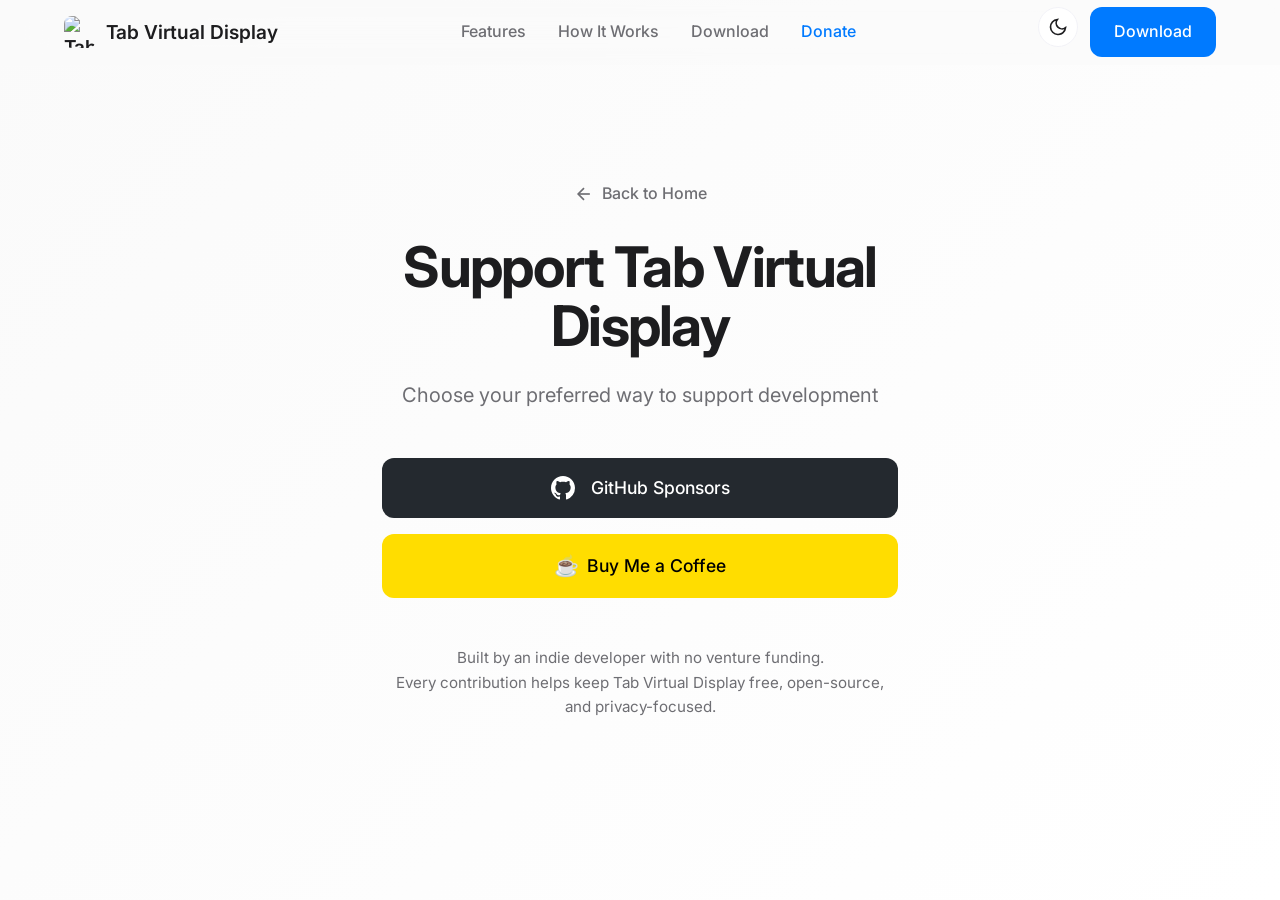
==== website/donate.html @ e8e426b6 "Enhance connection management and checklist updates in MainActivity - Introduced a connection state " ====
<!DOCTYPE html>
<html lang="en">

<head>
    <meta charset="UTF-8">
    <meta name="viewport" content="width=device-width, initial-scale=1.0">
    <title>Support Tab Virtual Display - Donate | GitHub Sponsors</title>
    <meta name="description"
        content="Support Tab Virtual Display's development through GitHub Sponsors. Help keep this free, privacy-first app alive and growing.">
    <meta property="og:title" content="Support Tab Virtual Display - Donate">
    <meta property="og:description"
        content="Support Tab Virtual Display's development through GitHub Sponsors. Help keep this free, privacy-first app alive and growing.">
    <meta property="og:type" content="website">
    <meta property="og:url" content="https://sidescreen.app/donate">
    <link rel="canonical" href="https://sidescreen.app/donate">
    <link rel="icon" href="./assets/icon.png">
    <link rel="preconnect" href="https://fonts.googleapis.com">
    <link rel="preconnect" href="https://fonts.gstatic.com" crossorigin>
    <link href="https://fonts.googleapis.com/css2?family=Inter:wght@300;400;500;600;700&display=swap" rel="stylesheet">
    <link rel="stylesheet" href="styles.css">
    <style>
        .donate-hero {
            min-height: 100dvh;
            display: grid;
            place-items: center;
            background: linear-gradient(135deg, var(--color-bg) 0%, var(--color-bg-alt) 100%);
        }

        .donate-content {
            text-align: center;
            max-width: 580px;
            padding: 2rem;
        }

        .donate-headline {
            font-size: 3.5rem;
            font-weight: 700;
            line-height: 1.05;
            margin-bottom: 1.5rem;
            color: var(--color-text);
            letter-spacing: -0.03em;
        }

        .donate-subheadline {
            font-size: 1.25rem;
            font-weight: 400;
            color: var(--color-text-secondary);
            line-height: 1.5;
        }

        .donate-options {
            display: flex;
            flex-direction: column;
            gap: 1rem;
            margin-block: 3rem;
        }

        .donate-options .btn {
            width: 100%;
            justify-content: center;
        }

        .btn-github {
            background: #24292f;
            color: white;
        }

        .btn-github:hover {
            background: #1b1f23;
            color: white;
            transform: translateY(-2px);
            box-shadow: var(--shadow-md);
        }

        .btn-coffee {
            background: #FFDD00;
            color: #000000;
        }

        .btn-coffee:hover {
            background: #FFCC00;
            color: #000000;
            transform: translateY(-2px);
            box-shadow: var(--shadow-md);
        }

        .donate-note {
            font-size: 0.95rem;
            color: var(--color-text-secondary);
            line-height: 1.6;
        }

        .donate-icon {
            width: 24px;
            height: 24px;
            margin-right: 8px;
        }

        .back-link {
            display: inline-flex;
            align-items: center;
            gap: 8px;
            margin-bottom: 2rem;
            color: var(--color-text-secondary);
            font-weight: 500;
        }

        .back-link:hover {
            color: var(--color-primary);
        }

        @media (max-width: 768px) {
            .donate-headline {
                font-size: 2.5rem;
            }

            .donate-subheadline {
                font-size: 1.1rem;
            }
        }
    </style>
</head>

<body>
    <!-- Header -->
    <header id="header">
        <div class="container header-container">
            <a href="index.html" class="logo">
                <img src="./assets/icon.png" alt="Tab Virtual Display Logo" width="32" height="32">
                <span class="logo-text">Tab Virtual Display</span>
            </a>
            <nav>
                <ul class="nav-links">
                    <li><a href="index.html#features" class="nav-link">Features</a></li>
                    <li><a href="index.html#how-it-works" class="nav-link">How It Works</a></li>
                    <li><a href="index.html#download" class="nav-link">Download</a></li>
                    <li><a href="donate.html" class="nav-link active">Donate</a></li>
                </ul>
            </nav>
            <div class="header-actions">
                <button class="theme-toggle" id="theme-toggle" aria-label="Toggle dark mode">
                    <svg class="icon-moon" width="20" height="20" viewBox="0 0 24 24" fill="none" stroke="currentColor" stroke-width="2">
                        <path d="M21 12.79A9 9 0 1 1 11.21 3 7 7 0 0 0 21 12.79z"></path>
                    </svg>
                    <svg class="icon-sun" width="20" height="20" viewBox="0 0 24 24" fill="none" stroke="currentColor" stroke-width="2">
                        <circle cx="12" cy="12" r="5"></circle>
                        <line x1="12" y1="1" x2="12" y2="3"></line>
                        <line x1="12" y1="21" x2="12" y2="23"></line>
                        <line x1="4.22" y1="4.22" x2="5.64" y2="5.64"></line>
                        <line x1="18.36" y1="18.36" x2="19.78" y2="19.78"></line>
                        <line x1="1" y1="12" x2="3" y2="12"></line>
                        <line x1="21" y1="12" x2="23" y2="12"></line>
                        <line x1="4.22" y1="19.78" x2="5.64" y2="18.36"></line>
                        <line x1="18.36" y1="5.64" x2="19.78" y2="4.22"></line>
                    </svg>
                </button>
                <a href="index.html#download" class="btn btn-primary">Download</a>
                <button class="mobile-menu-btn" id="mobile-menu-btn" aria-label="Toggle mobile menu">
                    <svg width="24" height="24" viewBox="0 0 24 24" fill="none" stroke="currentColor" stroke-width="2">
                        <line x1="3" y1="12" x2="21" y2="12"></line>
                        <line x1="3" y1="6" x2="21" y2="6"></line>
                        <line x1="3" y1="18" x2="21" y2="18"></line>
                    </svg>
                </button>
            </div>
        </div>
    </header>

    <!-- Donate Hero Section -->
    <section class="donate-hero">
        <div class="container">
            <div class="donate-content">
                <a href="index.html" class="back-link">
                    <svg width="20" height="20" viewBox="0 0 24 24" fill="none" stroke="currentColor" stroke-width="2">
                        <line x1="19" y1="12" x2="5" y2="12"></line>
                        <polyline points="12 19 5 12 12 5"></polyline>
                    </svg>
                    Back to Home
                </a>

                <h1 class="donate-headline">Support Tab Virtual Display</h1>
                <p class="donate-subheadline">
                    Choose your preferred way to support development
                </p>

                <div class="donate-options">
                    <a href="https://github.com/sponsors/tranvuongquocdat" class="btn btn-github btn-large" target="_blank" rel="noopener noreferrer">
                        <svg class="donate-icon" viewBox="0 0 16 16" fill="currentColor">
                            <path d="M8 0C3.58 0 0 3.58 0 8c0 3.54 2.29 6.53 5.47 7.59.4.07.55-.17.55-.38 0-.19-.01-.82-.01-1.49-2.01.37-2.53-.49-2.69-.94-.09-.23-.48-.94-.82-1.13-.28-.15-.68-.52-.01-.53.63-.01 1.08.58 1.23.82.72 1.21 1.87.87 2.33.66.07-.52.28-.87.51-1.07-1.78-.2-3.64-.89-3.64-3.95 0-.87.31-1.59.82-2.15-.08-.2-.36-1.02.08-2.12 0 0 .67-.21 2.2.82.64-.18 1.32-.27 2-.27.68 0 1.36.09 2 .27 1.53-1.04 2.2-.82 2.2-.82.44 1.1.16 1.92.08 2.12.51.56.82 1.27.82 2.15 0 3.07-1.87 3.75-3.65 3.95.29.25.54.73.54 1.48 0 1.07-.01 1.93-.01 2.2 0 .21.15.46.55.38A8.013 8.013 0 0016 8c0-4.42-3.58-8-8-8z"/>
                        </svg>
                        GitHub Sponsors
                    </a>

                    <a href="https://buymeacoffee.com/tranvuongqk" class="btn btn-coffee btn-large" target="_blank" rel="noopener noreferrer">
                        <span style="font-size: 1.25rem;">☕</span>
                        Buy Me a Coffee
                    </a>
                </div>

                <p class="donate-note">
                    Built by an indie developer with no venture funding.<br>
                    Every contribution helps keep Tab Virtual Display free, open-source, and privacy-focused.
                </p>
            </div>
        </div>
    </section>

    <!-- Script -->
    <script src="scripts.js"></script>
</body>

</html>
---- website/styles.css ----
/* ========================================
   Tab Virtual Display - Landing Page Styles
   Apple-inspired design with frosted glass
   ======================================== */

/* CSS Variables - Light Mode (Default) */
:root {
    --color-primary: #007AFF;
    --color-primary-dark: #0056CC;
    --color-secondary: #5856D6;
    --color-success: #34C759;
    --color-warning: #FF9500;
    --color-danger: #FF3B30;

    --color-bg: #FAFAFA;
    --color-bg-alt: #FFFFFF;
    --color-bg-dark: #1D1D1F;

    --color-text: #1D1D1F;
    --color-text-secondary: #6E6E73;
    --color-text-light: #FFFFFF;

    --color-border: #E5E5EA;
    --color-border-light: #F2F2F7;

    --font-family: 'Inter', -apple-system, BlinkMacSystemFont, 'Segoe UI', Roboto, sans-serif;

    --border-radius-sm: 8px;
    --border-radius-md: 12px;
    --border-radius-lg: 16px;
    --border-radius-xl: 24px;

    --shadow-sm: 0 1px 2px rgba(0, 0, 0, 0.05);
    --shadow-md: 0 4px 6px rgba(0, 0, 0, 0.07);
    --shadow-lg: 0 10px 25px rgba(0, 0, 0, 0.1);
    --shadow-xl: 0 20px 50px rgba(0, 0, 0, 0.15);

    --transition-fast: 0.15s ease;
    --transition-normal: 0.25s ease;
    --transition-slow: 0.4s ease;

    --container-max: 1200px;
    --section-padding: 100px;
}

/* Dark Mode */
[data-theme="dark"] {
    --color-bg: #0D0D0D;
    --color-bg-alt: #1C1C1E;
    --color-bg-dark: #000000;

    --color-text: #F5F5F7;
    --color-text-secondary: #A1A1A6;
    --color-text-light: #FFFFFF;

    --color-border: #38383A;
    --color-border-light: #2C2C2E;

    --shadow-sm: 0 1px 2px rgba(0, 0, 0, 0.3);
    --shadow-md: 0 4px 6px rgba(0, 0, 0, 0.4);
    --shadow-lg: 0 10px 25px rgba(0, 0, 0, 0.5);
    --shadow-xl: 0 20px 50px rgba(0, 0, 0, 0.6);
}

/* Theme Toggle Button */
.theme-toggle {
    display: flex;
    align-items: center;
    justify-content: center;
    width: 40px;
    height: 40px;
    border: none;
    background: var(--color-bg-alt);
    border-radius: 50%;
    cursor: pointer;
    transition: all var(--transition-normal);
    border: 1px solid var(--color-border-light);
}

.theme-toggle:hover {
    background: var(--color-border-light);
    transform: scale(1.05);
}

.theme-toggle svg {
    width: 20px;
    height: 20px;
    color: var(--color-text);
    transition: transform var(--transition-normal);
}

.theme-toggle:hover svg {
    transform: rotate(15deg);
}

/* Hide icons based on theme */
.theme-toggle .icon-sun { display: none; }
.theme-toggle .icon-moon { display: block; }

[data-theme="dark"] .theme-toggle .icon-sun { display: block; }
[data-theme="dark"] .theme-toggle .icon-moon { display: none; }

/* Reset */
*, *::before, *::after {
    box-sizing: border-box;
    margin: 0;
    padding: 0;
}

html {
    scroll-behavior: smooth;
}

body {
    font-family: var(--font-family);
    font-size: 16px;
    line-height: 1.6;
    color: var(--color-text);
    background-color: var(--color-bg);
    -webkit-font-smoothing: antialiased;
    -moz-osx-font-smoothing: grayscale;
}

/* Typography */
h1, h2, h3, h4, h5, h6 {
    font-weight: 600;
    line-height: 1.2;
    color: var(--color-text);
}

h1 { font-size: 3.5rem; }
h2 { font-size: 2.5rem; }
h3 { font-size: 1.5rem; }

p {
    color: var(--color-text-secondary);
}

a {
    color: var(--color-primary);
    text-decoration: none;
    transition: color var(--transition-fast);
}

a:hover {
    color: var(--color-primary-dark);
}

/* Container */
.container {
    max-width: var(--container-max);
    margin: 0 auto;
    padding: 0 24px;
}

/* Section */
.section {
    padding: var(--section-padding) 0;
}

.section-title {
    text-align: center;
    margin-bottom: 16px;
}

.section-subtitle {
    text-align: center;
    font-size: 1.25rem;
    max-width: 600px;
    margin: 0 auto 60px;
}

/* Buttons */
.btn {
    display: inline-flex;
    align-items: center;
    justify-content: center;
    gap: 8px;
    padding: 12px 24px;
    font-size: 1rem;
    font-weight: 500;
    border-radius: var(--border-radius-md);
    border: none;
    cursor: pointer;
    transition: all var(--transition-fast);
    text-decoration: none;
}

.btn-primary {
    background: var(--color-primary);
    color: var(--color-text-light);
}

.btn-primary:hover {
    background: var(--color-primary-dark);
    color: var(--color-text-light);
    transform: translateY(-2px);
    box-shadow: var(--shadow-md);
}

.btn-outline {
    background: transparent;
    color: var(--color-text);
    border: 1.5px solid var(--color-border);
}

.btn-outline:hover {
    background: var(--color-bg-alt);
    border-color: var(--color-text-secondary);
    color: var(--color-text);
}

.btn-large {
    padding: 16px 32px;
    font-size: 1.1rem;
}

/* Header */
#header {
    position: fixed;
    top: 0;
    left: 0;
    right: 0;
    z-index: 1000;
    background: rgba(250, 250, 250, 0.8);
    backdrop-filter: blur(20px);
    -webkit-backdrop-filter: blur(20px);
    border-bottom: 1px solid transparent;
    transition: all var(--transition-normal);
}

#header.scrolled {
    border-bottom-color: var(--color-border);
}

.header-container {
    display: flex;
    align-items: center;
    justify-content: space-between;
    height: 64px;
}

.logo {
    display: flex;
    align-items: center;
    gap: 10px;
    font-weight: 600;
    font-size: 1.2rem;
    color: var(--color-text);
}

.logo img {
    border-radius: 8px;
}

.nav-links {
    display: flex;
    gap: 32px;
    list-style: none;
}

.nav-link {
    color: var(--color-text-secondary);
    font-weight: 500;
    transition: color var(--transition-fast);
}

.nav-link:hover {
    color: var(--color-text);
}

.header-actions {
    display: flex;
    gap: 12px;
}

/* Hero Section */
.hero {
    padding-top: 140px;
    padding-bottom: 80px;
    text-align: center;
}

.hero-content {
    max-width: 800px;
    margin: 0 auto;
}

.badge-row {
    display: flex;
    justify-content: center;
    gap: 12px;
    margin-bottom: 24px;
}

.badge {
    display: inline-block;
    padding: 6px 14px;
    background: var(--color-bg-alt);
    border: 1px solid var(--color-border);
    border-radius: 100px;
    font-size: 0.875rem;
    font-weight: 500;
    color: var(--color-text-secondary);
}

.hero-title {
    font-size: 4rem;
    font-weight: 700;
    line-height: 1.1;
    margin-bottom: 24px;
    background: linear-gradient(135deg, var(--color-text) 0%, var(--color-text-secondary) 100%);
    -webkit-background-clip: text;
    -webkit-text-fill-color: transparent;
    background-clip: text;
}

.hero-subtitle {
    font-size: 1.25rem;
    color: var(--color-text-secondary);
    max-width: 600px;
    margin: 0 auto 40px;
}

.hero-actions {
    display: flex;
    justify-content: center;
    gap: 16px;
    margin-bottom: 60px;
}

.hero-stats {
    display: flex;
    justify-content: center;
    gap: 60px;
}

.stat {
    text-align: center;
}

.stat-value {
    display: block;
    font-size: 2rem;
    font-weight: 700;
    color: var(--color-primary);
}

.stat-label {
    font-size: 0.875rem;
    color: var(--color-text-secondary);
}

.hero-visual {
    margin-top: 60px;
}

.hero-image-container {
    max-width: 900px;
    margin: 0 auto;
}

.hero-image-container img {
    width: 100%;
    border-radius: var(--border-radius-lg);
    box-shadow: var(--shadow-xl);
}

.placeholder-image {
    background: linear-gradient(135deg, #f5f5f7 0%, #e8e8ed 100%);
    border-radius: var(--border-radius-lg);
    padding: 120px 40px;
    text-align: center;
    border: 2px dashed var(--color-border);
}

.placeholder-image p {
    font-size: 1.5rem;
    font-weight: 600;
    color: var(--color-text-secondary);
    margin-bottom: 8px;
}

.placeholder-image small {
    color: var(--color-text-secondary);
    opacity: 0.7;
}

/* Features Section */
.features {
    background: var(--color-bg-alt);
}

.features-grid {
    display: grid;
    grid-template-columns: repeat(3, 1fr);
    gap: 32px;
}

.feature-card {
    padding: 32px;
    background: var(--color-bg);
    border-radius: var(--border-radius-lg);
    border: 1px solid var(--color-border-light);
    transition: all var(--transition-normal);
}

.feature-card:hover {
    transform: translateY(-4px);
    box-shadow: var(--shadow-lg);
    border-color: var(--color-border);
}

.feature-icon {
    width: 64px;
    height: 64px;
    display: flex;
    align-items: center;
    justify-content: center;
    background: linear-gradient(135deg, var(--color-primary) 0%, var(--color-secondary) 100%);
    border-radius: var(--border-radius-md);
    margin-bottom: 20px;
    color: white;
}

.feature-card h3 {
    margin-bottom: 12px;
}

.feature-card p {
    font-size: 0.95rem;
    line-height: 1.7;
}

/* How It Works Section */
.how-it-works {
    background: var(--color-bg);
}

.steps {
    display: flex;
    align-items: center;
    justify-content: center;
    gap: 24px;
    margin-bottom: 60px;
}

.step {
    text-align: center;
    max-width: 250px;
}

.step-number {
    width: 48px;
    height: 48px;
    display: flex;
    align-items: center;
    justify-content: center;
    background: var(--color-primary);
    color: white;
    font-size: 1.25rem;
    font-weight: 700;
    border-radius: 50%;
    margin: 0 auto 16px;
}

.step h3 {
    margin-bottom: 8px;
}

.step-arrow {
    color: var(--color-text-secondary);
    opacity: 0.5;
}

.code-block {
    max-width: 600px;
    margin: 0 auto;
    background: var(--color-bg-dark);
    border-radius: var(--border-radius-md);
    overflow: hidden;
}

.code-header {
    padding: 12px 16px;
    background: rgba(255, 255, 255, 0.05);
    border-bottom: 1px solid rgba(255, 255, 255, 0.1);
    font-size: 0.875rem;
    color: rgba(255, 255, 255, 0.6);
}

.code-block pre {
    padding: 20px;
    margin: 0;
    overflow-x: auto;
}

.code-block code {
    font-family: 'SF Mono', 'Fira Code', monospace;
    font-size: 0.9rem;
    color: #a8e6cf;
    line-height: 1.6;
}

/* Requirements Section */
.requirements {
    background: var(--color-bg-alt);
}

.requirements-grid {
    display: grid;
    grid-template-columns: repeat(2, 1fr);
    gap: 32px;
    max-width: 800px;
    margin: 0 auto;
}

.requirement-card {
    padding: 32px;
    background: var(--color-bg);
    border-radius: var(--border-radius-lg);
    border: 1px solid var(--color-border-light);
}

.requirement-card h3 {
    margin-bottom: 16px;
    color: var(--color-primary);
}

.requirement-card ul {
    list-style: none;
}

.requirement-card li {
    padding: 8px 0;
    padding-left: 24px;
    position: relative;
    color: var(--color-text-secondary);
}

.requirement-card li::before {
    content: "✓";
    position: absolute;
    left: 0;
    color: var(--color-success);
    font-weight: 600;
}

/* Download Section */
.download {
    background: linear-gradient(180deg, var(--color-bg) 0%, var(--color-bg-alt) 100%);
}

.download-options {
    display: grid;
    grid-template-columns: repeat(2, 1fr);
    gap: 32px;
    max-width: 800px;
    margin: 0 auto;
}

.download-card {
    display: block;
    padding: 40px;
    background: var(--color-bg-alt);
    border-radius: var(--border-radius-lg);
    border: 1px solid var(--color-border);
    text-align: center;
    transition: all var(--transition-normal);
}

.download-card:hover {
    transform: translateY(-4px);
    box-shadow: var(--shadow-lg);
    border-color: var(--color-primary);
}

.download-icon {
    width: 80px;
    height: 80px;
    display: flex;
    align-items: center;
    justify-content: center;
    background: var(--color-bg);
    border-radius: var(--border-radius-md);
    margin: 0 auto 20px;
    color: var(--color-text);
}

.download-card h3 {
    margin-bottom: 8px;
}

.download-card p {
    margin-bottom: 16px;
}

.download-action {
    display: inline-block;
    padding: 8px 20px;
    background: var(--color-primary);
    color: white;
    border-radius: var(--border-radius-sm);
    font-weight: 500;
}

.download-card.alt {
    background: var(--color-bg);
}

.download-code {
    display: block;
    padding: 12px;
    background: var(--color-bg-dark);
    color: #a8e6cf;
    border-radius: var(--border-radius-sm);
    font-family: 'SF Mono', monospace;
    font-size: 0.85rem;
    margin-top: 16px;
}

/* FAQ Section */
.faq {
    background: var(--color-bg-alt);
}

.faq-list {
    max-width: 700px;
    margin: 0 auto;
}

.faq-item {
    border-bottom: 1px solid var(--color-border-light);
}

.faq-item summary {
    padding: 20px 0;
    font-weight: 600;
    cursor: pointer;
    list-style: none;
    display: flex;
    justify-content: space-between;
    align-items: center;
}

.faq-item summary::after {
    content: "+";
    font-size: 1.5rem;
    color: var(--color-text-secondary);
    transition: transform var(--transition-fast);
}

.faq-item[open] summary::after {
    transform: rotate(45deg);
}

.faq-item p {
    padding-bottom: 20px;
    line-height: 1.7;
}

/* Support Section */
.support {
    background: linear-gradient(135deg, var(--color-primary) 0%, var(--color-secondary) 100%);
    color: white;
    text-align: center;
}

.support .section-title,
.support .section-subtitle {
    color: white;
}

.support .section-subtitle {
    opacity: 0.9;
}

.support-actions {
    display: flex;
    justify-content: center;
    gap: 16px;
}

.support .btn-outline {
    border-color: rgba(255, 255, 255, 0.4);
    color: white;
}

.support .btn-outline:hover {
    background: rgba(255, 255, 255, 0.1);
    border-color: white;
    color: white;
}

.support .btn-primary {
    background: white;
    color: var(--color-primary);
}

.support .btn-primary:hover {
    background: rgba(255, 255, 255, 0.9);
    color: var(--color-primary);
}

/* Footer */
.footer {
    background: var(--color-bg-dark);
    color: var(--color-text-light);
    padding: 60px 0;
}

.footer-content {
    text-align: center;
}

.footer-brand {
    display: flex;
    align-items: center;
    justify-content: center;
    gap: 12px;
    font-weight: 600;
    font-size: 1.2rem;
    margin-bottom: 24px;
}

.footer-brand img {
    border-radius: 8px;
}

.footer-links {
    display: flex;
    justify-content: center;
    gap: 32px;
    margin-bottom: 24px;
}

.footer-links a {
    color: rgba(255, 255, 255, 0.7);
    transition: color var(--transition-fast);
}

.footer-links a:hover {
    color: white;
}

.footer-copy {
    color: rgba(255, 255, 255, 0.5);
    font-size: 0.875rem;
}

/* Responsive */
@media (max-width: 1024px) {
    .features-grid {
        grid-template-columns: repeat(2, 1fr);
    }
}

@media (max-width: 768px) {
    :root {
        --section-padding: 60px;
    }

    h1 { font-size: 2.5rem; }
    h2 { font-size: 2rem; }

    .hero-title {
        font-size: 2.5rem;
    }

    .nav-links {
        display: none;
    }

    .features-grid {
        grid-template-columns: 1fr;
    }

    .steps {
        flex-direction: column;
    }

    .step-arrow {
        transform: rotate(90deg);
    }

    .requirements-grid,
    .download-options {
        grid-template-columns: 1fr;
    }

    .hero-stats {
        flex-direction: column;
        gap: 24px;
    }

    .hero-actions {
        flex-direction: column;
        align-items: center;
    }

    .support-actions {
        flex-direction: column;
        align-items: center;
    }
}

/* ========================================
   NEW COMPONENTS - Website Overhaul 2025
   ======================================== */

/* Privacy Badge */
.privacy-badge {
    display: inline-flex;
    align-items: center;
    gap: 8px;
    background: linear-gradient(135deg, #30D158 0%, #64D2FF 100%);
    color: white;
    padding: 8px 16px;
    border-radius: 100px;
    font-size: 0.875rem;
    font-weight: 600;
    margin-bottom: 16px;
    box-shadow: var(--shadow-sm);
}

.privacy-highlights {
    display: flex;
    justify-content: center;
    gap: 12px;
    margin-bottom: 24px;
    flex-wrap: wrap;
}

.privacy-highlight {
    display: inline-block;
    padding: 6px 14px;
    background: var(--color-bg-alt);
    border: 1px solid var(--color-border);
    border-radius: 100px;
    font-size: 0.875rem;
    font-weight: 500;
    color: var(--color-text-secondary);
}

.support-callout {
    margin-top: 40px;
    margin-bottom: 16px;
    font-size: 0.9rem;
    color: var(--color-text-secondary);
}

.support-links {
    display: flex;
    justify-content: center;
    gap: 12px;
    flex-wrap: wrap;
}

/* Coffee Button */
.btn-coffee {
    background: #FFDD00;
    color: #000000;
}

.btn-coffee:hover {
    background: #FFCC00;
    color: #000000;
    transform: translateY(-2px);
    box-shadow: var(--shadow-md);
}

/* Mobile Menu */
.mobile-menu-btn {
    display: none;
    background: none;
    border: none;
    cursor: pointer;
    padding: 8px;
    color: var(--color-text);
}

@media (max-width: 768px) {
    .mobile-menu-btn {
        display: block;
    }

    .nav-links {
        display: none;
        position: absolute;
        top: 100%;
        left: 0;
        right: 0;
        background: rgba(255, 255, 255, 0.95);
        backdrop-filter: blur(20px);
        -webkit-backdrop-filter: blur(20px);
        flex-direction: column;
        padding: 24px;
        gap: 16px;
        box-shadow: var(--shadow-lg);
        border-bottom: 1px solid var(--color-border);
    }

    .nav-links.active {
        display: flex;
    }

    .header-actions .btn-outline {
        display: none;
    }
}

/* Privacy Section */
.privacy-section {
    background: var(--color-bg-alt);
}

.privacy-content {
    text-align: center;
}

.privacy-features {
    display: grid;
    grid-template-columns: repeat(3, 1fr);
    gap: 32px;
    margin-top: 48px;
}

.privacy-feature {
    text-align: center;
    padding: 32px;
}

.privacy-feature-icon {
    width: 80px;
    height: 80px;
    display: flex;
    align-items: center;
    justify-content: center;
    background: linear-gradient(135deg, rgba(0, 122, 255, 0.1) 0%, rgba(88, 86, 214, 0.1) 100%);
    border-radius: 50%;
    margin: 0 auto 20px;
    color: var(--color-primary);
}

.privacy-feature-title {
    font-size: 1.25rem;
    margin-bottom: 12px;
    color: var(--color-text);
}

.privacy-feature-desc {
    font-size: 0.95rem;
    line-height: 1.7;
    color: var(--color-text-secondary);
}

@media (max-width: 768px) {
    .privacy-features {
        grid-template-columns: 1fr;
        gap: 24px;
    }
}

/* Code Block Header */
.code-header {
    display: flex;
    justify-content: space-between;
    align-items: center;
}

.copy-btn {
    background: none;
    border: none;
    cursor: pointer;
    color: rgba(255, 255, 255, 0.6);
    padding: 4px;
    transition: color var(--transition-fast);
}

.copy-btn:hover {
    color: white;
}

.copy-btn.copied {
    color: var(--color-success);
}

/* Download Requirements */
.download-requirements {
    display: flex;
    justify-content: center;
    gap: 24px;
    margin-top: 32px;
    flex-wrap: wrap;
}

.download-requirement {
    display: inline-block;
    padding: 8px 16px;
    background: var(--color-bg);
    border: 1px solid var(--color-border);
    border-radius: 100px;
    font-size: 0.875rem;
    color: var(--color-text-secondary);
}

/* Modal */
.modal-overlay {
    position: fixed;
    top: 0;
    left: 0;
    width: 100%;
    height: 100%;
    background: rgba(0, 0, 0, 0.5);
    backdrop-filter: blur(8px);
    -webkit-backdrop-filter: blur(8px);
    display: flex;
    justify-content: center;
    align-items: center;
    z-index: 2000;
    opacity: 0;
    visibility: hidden;
    transition: all var(--transition-normal);
}

.modal-overlay.active {
    opacity: 1;
    visibility: visible;
}

.modal-content {
    background: var(--color-bg-alt);
    padding: 40px;
    border-radius: var(--border-radius-xl);
    max-width: 450px;
    width: calc(100% - 48px);
    text-align: center;
    position: relative;
    transform: scale(0.9) translateY(20px);
    transition: transform var(--transition-normal);
    box-shadow: var(--shadow-xl);
}

.modal-overlay.active .modal-content {
    transform: scale(1) translateY(0);
}

.modal-close {
    position: absolute;
    top: 16px;
    right: 16px;
    background: none;
    border: none;
    font-size: 1.5rem;
    cursor: pointer;
    color: var(--color-text-secondary);
    padding: 8px;
    line-height: 1;
}

.modal-close:hover {
    color: var(--color-text);
}

.modal-title {
    font-size: 1.5rem;
    margin-bottom: 12px;
}

.modal-text {
    color: var(--color-text-secondary);
    margin-bottom: 24px;
    line-height: 1.6;
}

.modal-actions {
    display: flex;
    flex-direction: column;
    gap: 12px;
}

.modal-actions .btn {
    width: 100%;
}

/* Toast Notification */
.toast-container {
    position: fixed;
    bottom: 24px;
    right: 24px;
    z-index: 3000;
}

.toast {
    background: var(--color-bg-alt);
    border: 1px solid var(--color-border);
    border-radius: var(--border-radius-md);
    padding: 16px 20px;
    margin-top: 12px;
    box-shadow: var(--shadow-lg);
    display: flex;
    align-items: center;
    gap: 12px;
    min-width: 280px;
    max-width: 400px;
    transform: translateX(100%);
    opacity: 0;
    transition: all var(--transition-normal);
}

.toast.show {
    transform: translateX(0);
    opacity: 1;
}

.toast-content {
    flex: 1;
}

.toast-message {
    color: var(--color-text-secondary);
    font-size: 0.9rem;
}

.toast-close {
    background: none;
    border: none;
    font-size: 1.25rem;
    cursor: pointer;
    color: var(--color-text-secondary);
    padding: 4px;
}

.toast-close:hover {
    color: var(--color-text);
}

/* Community Section */
.community-section {
    padding: 80px 0;
    text-align: center;
    background: var(--color-bg);
}

.contributors-link {
    display: block;
    margin: 40px auto;
}

.contributors-img {
    max-width: 100%;
    height: auto;
    filter: grayscale(100%);
    opacity: 0.8;
    transition: all var(--transition-normal);
}

.contributors-link:hover .contributors-img {
    filter: grayscale(0%);
    opacity: 1;
    transform: scale(1.02);
}

.community-actions {
    font-size: 0.9rem;
    color: var(--color-text-secondary);
}

.community-subtext {
    margin-right: 8px;
}

.link-highlight {
    color: var(--color-primary);
    font-weight: 500;
    margin: 0 8px;
}

.link-highlight:hover {
    text-decoration: underline;
}

.divider {
    opacity: 0.3;
}

@media (max-width: 768px) {
    .community-actions {
        display: flex;
        flex-direction: column;
        gap: 12px;
    }

    .divider {
        display: none;
    }

    .contributors-img {
        filter: grayscale(0%);
        opacity: 1;
    }
}

/* Scroll Animations */
.feature-card,
.step,
.privacy-feature,
.requirement-card,
.download-card,
.faq-item {
    opacity: 0;
    transform: translateY(20px);
    transition: opacity 0.6s ease, transform 0.6s ease;
}

.feature-card.animate-in,
.step.animate-in,
.privacy-feature.animate-in,
.requirement-card.animate-in,
.download-card.animate-in,
.faq-item.animate-in {
    opacity: 1;
    transform: translateY(0);
}

/* Logo Text Transition */
.logo-text {
    transition: transform var(--transition-fast);
}

/* Nav Link Active */
.nav-link.active {
    color: var(--color-primary);
}

/* ========================================
   ENHANCED ANIMATIONS & EFFECTS
   ======================================== */

/* Keyframe Animations */
@keyframes fadeInUp {
    from {
        opacity: 0;
        transform: translateY(30px);
    }
    to {
        opacity: 1;
        transform: translateY(0);
    }
}

@keyframes fadeInDown {
    from {
        opacity: 0;
        transform: translateY(-20px);
    }
    to {
        opacity: 1;
        transform: translateY(0);
    }
}

@keyframes fadeIn {
    from { opacity: 0; }
    to { opacity: 1; }
}

@keyframes pulse {
    0%, 100% { opacity: 1; }
    50% { opacity: 0.5; }
}

@keyframes shimmer {
    0% { background-position: -200% 0; }
    100% { background-position: 200% 0; }
}

@keyframes float {
    0%, 100% { transform: translateY(0); }
    50% { transform: translateY(-10px); }
}

@keyframes scroll {
    0% { transform: translateX(0); }
    100% { transform: translateX(-50%); }
}

/* Hero Enhanced */
.hero {
    position: relative;
    overflow: hidden;
}

.hero::before {
    content: '';
    position: absolute;
    top: -50%;
    left: -50%;
    width: 200%;
    height: 200%;
    background: radial-gradient(circle at 30% 20%, rgba(0, 122, 255, 0.08) 0%, transparent 50%),
                radial-gradient(circle at 70% 80%, rgba(88, 86, 214, 0.08) 0%, transparent 50%);
    animation: float 20s ease-in-out infinite;
    pointer-events: none;
}

.hero-content {
    animation: fadeInUp 0.8s ease-out;
}

.hero-title {
    letter-spacing: -0.03em;
}

/* Privacy Badge Enhanced */
.privacy-badge {
    animation: fadeInDown 0.6s ease-out;
    position: relative;
    overflow: hidden;
}

.privacy-badge::before {
    content: '';
    position: absolute;
    top: 0;
    left: -100%;
    width: 100%;
    height: 100%;
    background: linear-gradient(90deg, transparent, rgba(255,255,255,0.2), transparent);
    animation: shimmer 3s infinite;
}

/* Enhanced Feature Cards */
.feature-card {
    position: relative;
    overflow: hidden;
}

.feature-card::before {
    content: '';
    position: absolute;
    top: 0;
    left: 0;
    width: 100%;
    height: 3px;
    background: linear-gradient(90deg, var(--color-primary), var(--color-secondary));
    transform: scaleX(0);
    transform-origin: left;
    transition: transform var(--transition-normal);
}

.feature-card:hover::before {
    transform: scaleX(1);
}

.feature-card:hover .feature-icon {
    transform: scale(1.1) rotate(5deg);
}

.feature-icon {
    transition: transform var(--transition-normal);
}

/* Press/Review Carousel */
.press-section {
    padding: 60px 0;
    background: var(--color-bg);
    overflow: hidden;
}

.press-carousel {
    position: relative;
    overflow: hidden;
    margin-top: 40px;
}

.press-track {
    display: flex;
    animation: scroll 40s linear infinite;
    width: max-content;
}

.press-track:hover {
    animation-play-state: paused;
}

.press-item {
    flex: 0 0 auto;
    width: 350px;
    padding: 24px 32px;
    margin: 0 16px;
    background: var(--color-bg-alt);
    border-radius: var(--border-radius-lg);
    border: 1px solid var(--color-border-light);
    position: relative;
}

.press-quote {
    font-size: 0.95rem;
    line-height: 1.7;
    color: var(--color-text);
    font-style: italic;
    margin-bottom: 16px;
}

.press-attribution {
    font-size: 0.85rem;
    color: var(--color-primary);
    font-weight: 600;
}

.press-icon {
    position: absolute;
    top: 16px;
    right: 16px;
    width: 24px;
    height: 24px;
    opacity: 0.2;
}

/* Special Features Grid (like DockDoor) */
.special-features-grid {
    display: flex;
    flex-direction: column;
    gap: 80px;
    margin-top: 60px;
}

.special-feature-item {
    display: grid;
    grid-template-columns: 1fr 1.2fr;
    gap: 60px;
    align-items: center;
}

.special-feature-item:nth-child(even) {
    direction: rtl;
}

.special-feature-item:nth-child(even) > * {
    direction: ltr;
}

.special-feature-content {
    padding: 20px 0;
}

.special-feature-title {
    font-size: 2rem;
    margin-bottom: 16px;
    color: var(--color-text);
}

.special-feature-description {
    font-size: 1.1rem;
    line-height: 1.7;
    color: var(--color-text-secondary);
}

.special-feature-media {
    border-radius: var(--border-radius-lg);
    overflow: hidden;
    box-shadow: var(--shadow-xl);
    background: var(--color-bg-dark);
}

.special-feature-media img,
.special-feature-media video {
    width: 100%;
    display: block;
}

@media (max-width: 900px) {
    .special-feature-item {
        grid-template-columns: 1fr;
        gap: 32px;
    }

    .special-feature-item:nth-child(even) {
        direction: ltr;
    }

    .special-feature-title {
        font-size: 1.5rem;
    }
}

/* Keyboard Shortcuts Section */
.keyboard-content {
    text-align: center;
}

.keyboard-shortcuts {
    display: grid;
    grid-template-columns: repeat(3, 1fr);
    gap: 32px;
    margin: 48px 0;
}

.shortcut-group {
    background: var(--color-bg-alt);
    padding: 32px;
    border-radius: var(--border-radius-lg);
    border: 1px solid var(--color-border-light);
}

.shortcut-title {
    font-size: 1rem;
    color: var(--color-text-secondary);
    margin-bottom: 16px;
    text-transform: uppercase;
    letter-spacing: 0.05em;
}

.shortcut-keys {
    display: flex;
    flex-wrap: wrap;
    justify-content: center;
    gap: 8px;
    margin-bottom: 16px;
}

.key {
    display: inline-flex;
    align-items: center;
    justify-content: center;
    padding: 8px 14px;
    background: var(--color-bg);
    border: 1px solid var(--color-border);
    border-radius: 8px;
    font-family: 'SF Mono', 'Fira Code', monospace;
    font-size: 0.85rem;
    font-weight: 500;
    box-shadow: 0 2px 0 var(--color-border);
}

.key-action { background: linear-gradient(135deg, #34C759 0%, #30D158 100%); color: white; border-color: #2DB84D; box-shadow: 0 2px 0 #2DB84D; }
.key-close { background: linear-gradient(135deg, #FF3B30 0%, #FF453A 100%); color: white; border-color: #E63329; box-shadow: 0 2px 0 #E63329; }
.key-quit { background: linear-gradient(135deg, #FF9500 0%, #FF9F0A 100%); color: white; border-color: #E68600; box-shadow: 0 2px 0 #E68600; }
.key-minimize { background: linear-gradient(135deg, #5856D6 0%, #5E5CE6 100%); color: white; border-color: #4E4CC0; box-shadow: 0 2px 0 #4E4CC0; }

.shortcut-desc {
    font-size: 0.9rem;
    color: var(--color-text-secondary);
}

.action-select { color: #34C759; font-weight: 600; }
.action-close { color: #FF3B30; font-weight: 600; }
.action-quit { color: #FF9500; font-weight: 600; }
.action-minimize { color: #5856D6; font-weight: 600; }

.keyboard-workflow {
    background: linear-gradient(135deg, var(--color-primary) 0%, var(--color-secondary) 100%);
    padding: 40px;
    border-radius: var(--border-radius-xl);
    color: white;
}

.workflow-title {
    font-size: 1.25rem;
    margin-bottom: 24px;
    color: white;
}

.workflow-steps {
    display: flex;
    justify-content: center;
    gap: 48px;
    flex-wrap: wrap;
}

.workflow-step {
    display: flex;
    align-items: center;
    gap: 12px;
}

.workflow-step .step-number {
    width: 32px;
    height: 32px;
    background: rgba(255,255,255,0.2);
    border-radius: 50%;
    display: flex;
    align-items: center;
    justify-content: center;
    font-weight: 700;
    font-size: 0.9rem;
}

.workflow-step .step-text {
    font-size: 0.95rem;
    opacity: 0.95;
}

@media (max-width: 900px) {
    .keyboard-shortcuts {
        grid-template-columns: 1fr;
    }

    .workflow-steps {
        flex-direction: column;
        gap: 16px;
    }
}

/* Enhanced Download Section */
.download-section {
    background: linear-gradient(180deg, var(--color-bg) 0%, var(--color-bg-alt) 100%);
    padding: 100px 0;
}

.download-content {
    text-align: center;
}

.download-headline {
    font-size: 2.5rem;
    margin-bottom: 12px;
}

.download-subheadline {
    font-size: 1.25rem;
    color: var(--color-text-secondary);
    margin-bottom: 40px;
}

.download-actions {
    display: flex;
    justify-content: center;
    gap: 16px;
    margin-bottom: 32px;
    flex-wrap: wrap;
}

/* Enhanced Support Section */
.support-section {
    padding: 100px 0;
    background: var(--color-bg-alt);
}

.support-content {
    text-align: center;
}

.support-headline {
    font-size: 2.5rem;
    margin-bottom: 16px;
}

.support-subheadline {
    font-size: 1.1rem;
    color: var(--color-text-secondary);
    max-width: 600px;
    margin: 0 auto 48px;
    line-height: 1.6;
}

.support-primary {
    background: linear-gradient(135deg, var(--color-primary) 0%, var(--color-secondary) 100%);
    padding: 48px;
    border-radius: var(--border-radius-xl);
    color: white;
    margin-bottom: 48px;
}

.support-title {
    font-size: 1.5rem;
    margin-bottom: 16px;
    color: white;
}

.support-description {
    opacity: 0.9;
    margin-bottom: 24px;
    color: white;
    max-width: 500px;
    margin-left: auto;
    margin-right: auto;
}

.support-line {
    margin-top: 16px;
    font-size: 0.9rem;
    opacity: 0.8;
    color: white;
}

.support-alternatives {
    max-width: 700px;
    margin: 0 auto;
}

.alternatives-title {
    font-size: 1.1rem;
    margin-bottom: 24px;
    color: var(--color-text-secondary);
}

.alternatives-grid {
    display: grid;
    grid-template-columns: repeat(3, 1fr);
    gap: 16px;
}

.alternative-link {
    display: flex;
    flex-direction: column;
    padding: 24px;
    background: var(--color-bg);
    border-radius: var(--border-radius-md);
    border: 1px solid var(--color-border-light);
    transition: all var(--transition-normal);
    text-decoration: none;
}

.alternative-link:hover {
    transform: translateY(-4px);
    box-shadow: var(--shadow-md);
    border-color: var(--color-primary);
}

.alternative-title {
    font-weight: 600;
    color: var(--color-text);
    margin-bottom: 4px;
}

.alternative-desc {
    font-size: 0.85rem;
    color: var(--color-text-secondary);
}

@media (max-width: 768px) {
    .alternatives-grid {
        grid-template-columns: 1fr;
    }
}

/* Enhanced FAQ Section */
.faq-section {
    padding: 100px 0;
    background: var(--color-bg);
}

.faq-headline {
    font-size: 2.5rem;
    text-align: center;
    margin-bottom: 12px;
}

.faq-subheadline {
    font-size: 1.1rem;
    color: var(--color-text-secondary);
    text-align: center;
    margin-bottom: 48px;
}

.faq-grid {
    max-width: 800px;
    margin: 0 auto;
}

.faq-item {
    background: var(--color-bg-alt);
    border-radius: var(--border-radius-md);
    margin-bottom: 12px;
    border: 1px solid var(--color-border-light);
    overflow: hidden;
    transition: all var(--transition-normal);
}

.faq-item:hover {
    border-color: var(--color-border);
}

.faq-item[open] {
    box-shadow: var(--shadow-md);
}

.faq-question {
    padding: 20px 24px;
    cursor: pointer;
    list-style: none;
    display: flex;
    justify-content: space-between;
    align-items: center;
}

.faq-question p {
    font-weight: 600;
    color: var(--color-text);
    margin: 0;
}

.faq-question i {
    color: var(--color-text-secondary);
    transition: transform var(--transition-fast);
    font-style: normal;
}

.faq-item[open] .faq-question i {
    transform: rotate(180deg);
}

.faq-answer {
    padding: 0 24px 24px;
}

.faq-answer p {
    color: var(--color-text-secondary);
    line-height: 1.7;
}

/* Glass Card Effect */
.glass-card {
    background: rgba(255, 255, 255, 0.7);
    backdrop-filter: blur(20px);
    -webkit-backdrop-filter: blur(20px);
    border: 1px solid rgba(255, 255, 255, 0.3);
}

/* Gradient Text */
.gradient-text {
    background: linear-gradient(135deg, var(--color-primary) 0%, var(--color-secondary) 100%);
    -webkit-background-clip: text;
    -webkit-text-fill-color: transparent;
    background-clip: text;
}

/* Button Hover Glow */
.btn-primary {
    position: relative;
}

.btn-primary::after {
    content: '';
    position: absolute;
    top: 50%;
    left: 50%;
    width: 100%;
    height: 100%;
    background: var(--color-primary);
    border-radius: inherit;
    transform: translate(-50%, -50%);
    opacity: 0;
    filter: blur(20px);
    z-index: -1;
    transition: opacity var(--transition-normal);
}

.btn-primary:hover::after {
    opacity: 0.4;
}

/* Staggered Animation for Cards */
.features-grid .feature-card:nth-child(1) { animation-delay: 0.1s; }
.features-grid .feature-card:nth-child(2) { animation-delay: 0.2s; }
.features-grid .feature-card:nth-child(3) { animation-delay: 0.3s; }
.features-grid .feature-card:nth-child(4) { animation-delay: 0.4s; }
.features-grid .feature-card:nth-child(5) { animation-delay: 0.5s; }
.features-grid .feature-card:nth-child(6) { animation-delay: 0.6s; }

/* Smooth Scroll Indicator */
.scroll-indicator {
    position: absolute;
    bottom: 40px;
    left: 50%;
    transform: translateX(-50%);
    display: flex;
    flex-direction: column;
    align-items: center;
    gap: 8px;
    color: var(--color-text-secondary);
    font-size: 0.85rem;
    animation: float 2s ease-in-out infinite;
}

.scroll-indicator svg {
    animation: pulse 2s ease-in-out infinite;
}
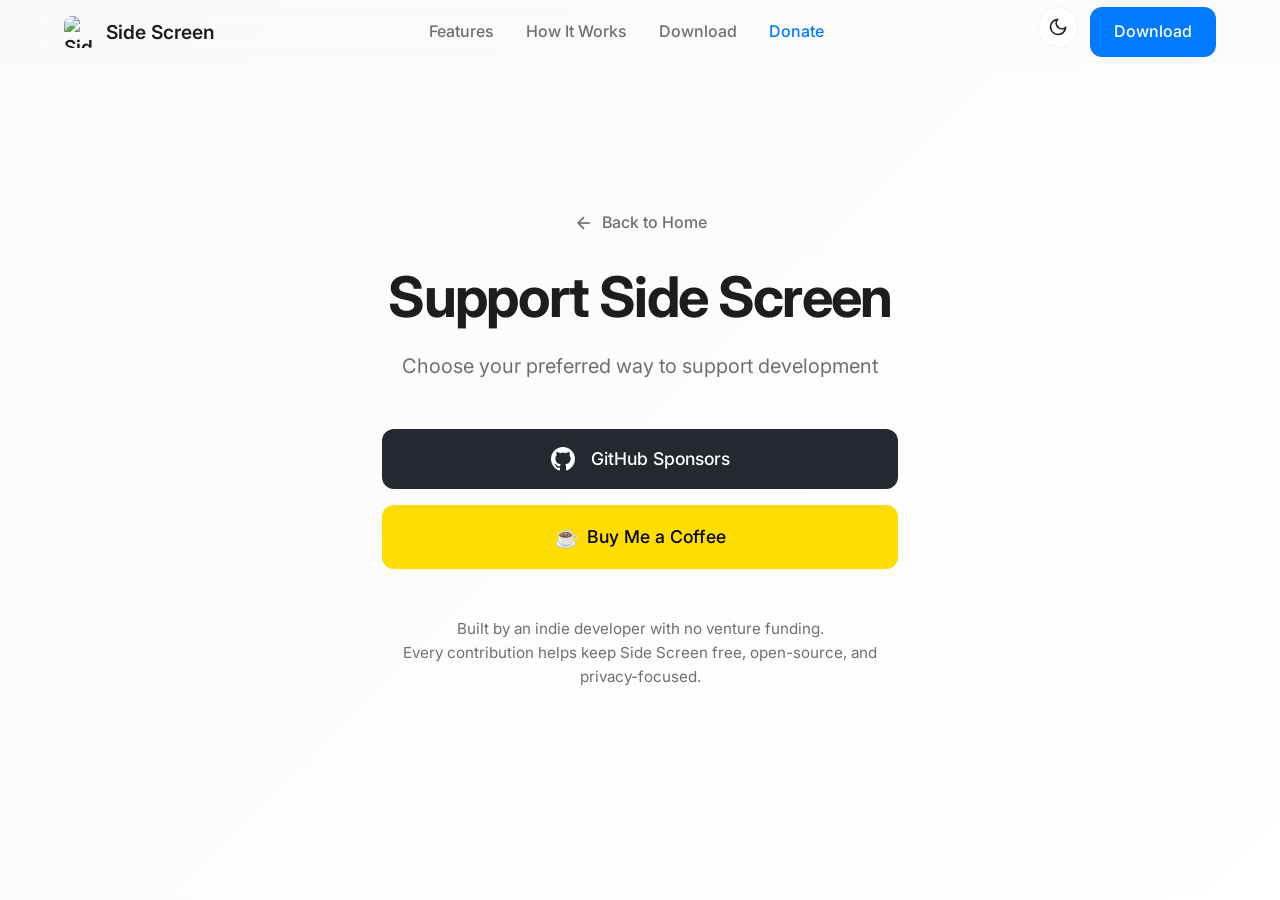
==== commit 893a16b0: "chore: rename "Tab Virtual Display" → "Side Screen" across all user-facing text Unified app name to " ====
--- a/website/donate.html
+++ b/website/donate.html
@@ -4,16 +4,16 @@
 <head>
     <meta charset="UTF-8">
     <meta name="viewport" content="width=device-width, initial-scale=1.0">
-    <title>Support Tab Virtual Display - Donate | GitHub Sponsors</title>
+    <title>Support Side Screen - Donate | GitHub Sponsors</title>
     <meta name="description"
-        content="Support Tab Virtual Display's development through GitHub Sponsors. Help keep this free, privacy-first app alive and growing.">
-    <meta property="og:title" content="Support Tab Virtual Display - Donate">
+        content="Support Side Screen's development through GitHub Sponsors. Help keep this free, privacy-first app alive and growing.">
+    <meta property="og:title" content="Support Side Screen - Donate">
     <meta property="og:description"
-        content="Support Tab Virtual Display's development through GitHub Sponsors. Help keep this free, privacy-first app alive and growing.">
+        content="Support Side Screen's development through GitHub Sponsors. Help keep this free, privacy-first app alive and growing.">
     <meta property="og:type" content="website">
     <meta property="og:url" content="https://sidescreen.app/donate">
     <link rel="canonical" href="https://sidescreen.app/donate">
-    <link rel="icon" href="./assets/icon.png">
+    <link rel="icon" href="../resources/logo/main_logo.png">
     <link rel="preconnect" href="https://fonts.googleapis.com">
     <link rel="preconnect" href="https://fonts.gstatic.com" crossorigin>
     <link href="https://fonts.googleapis.com/css2?family=Inter:wght@300;400;500;600;700&display=swap" rel="stylesheet">
@@ -126,8 +126,8 @@
     <header id="header">
         <div class="container header-container">
             <a href="index.html" class="logo">
-                <img src="./assets/icon.png" alt="Tab Virtual Display Logo" width="32" height="32">
-                <span class="logo-text">Tab Virtual Display</span>
+                <img src="../resources/logo/main_logo.png" alt="Side Screen Logo" width="32" height="32">
+                <span class="logo-text">Side Screen</span>
             </a>
             <nav>
                 <ul class="nav-links">
@@ -178,7 +178,7 @@
                     Back to Home
                 </a>
 
-                <h1 class="donate-headline">Support Tab Virtual Display</h1>
+                <h1 class="donate-headline">Support Side Screen</h1>
                 <p class="donate-subheadline">
                     Choose your preferred way to support development
                 </p>
@@ -199,7 +199,7 @@
 
                 <p class="donate-note">
                     Built by an indie developer with no venture funding.<br>
-                    Every contribution helps keep Tab Virtual Display free, open-source, and privacy-focused.
+                    Every contribution helps keep Side Screen free, open-source, and privacy-focused.
                 </p>
             </div>
         </div>
--- a/website/styles.css
+++ b/website/styles.css
@@ -1,5 +1,5 @@
 /* ========================================
-   Tab Virtual Display - Landing Page Styles
+   Side Screen - Landing Page Styles
    Apple-inspired design with frosted glass
    ======================================== */
 
@@ -227,6 +227,10 @@
     -webkit-backdrop-filter: blur(20px);
     border-bottom: 1px solid transparent;
     transition: all var(--transition-normal);
+}
+
+[data-theme="dark"] #header {
+    background: rgba(13, 13, 13, 0.8);
 }
 
 #header.scrolled {
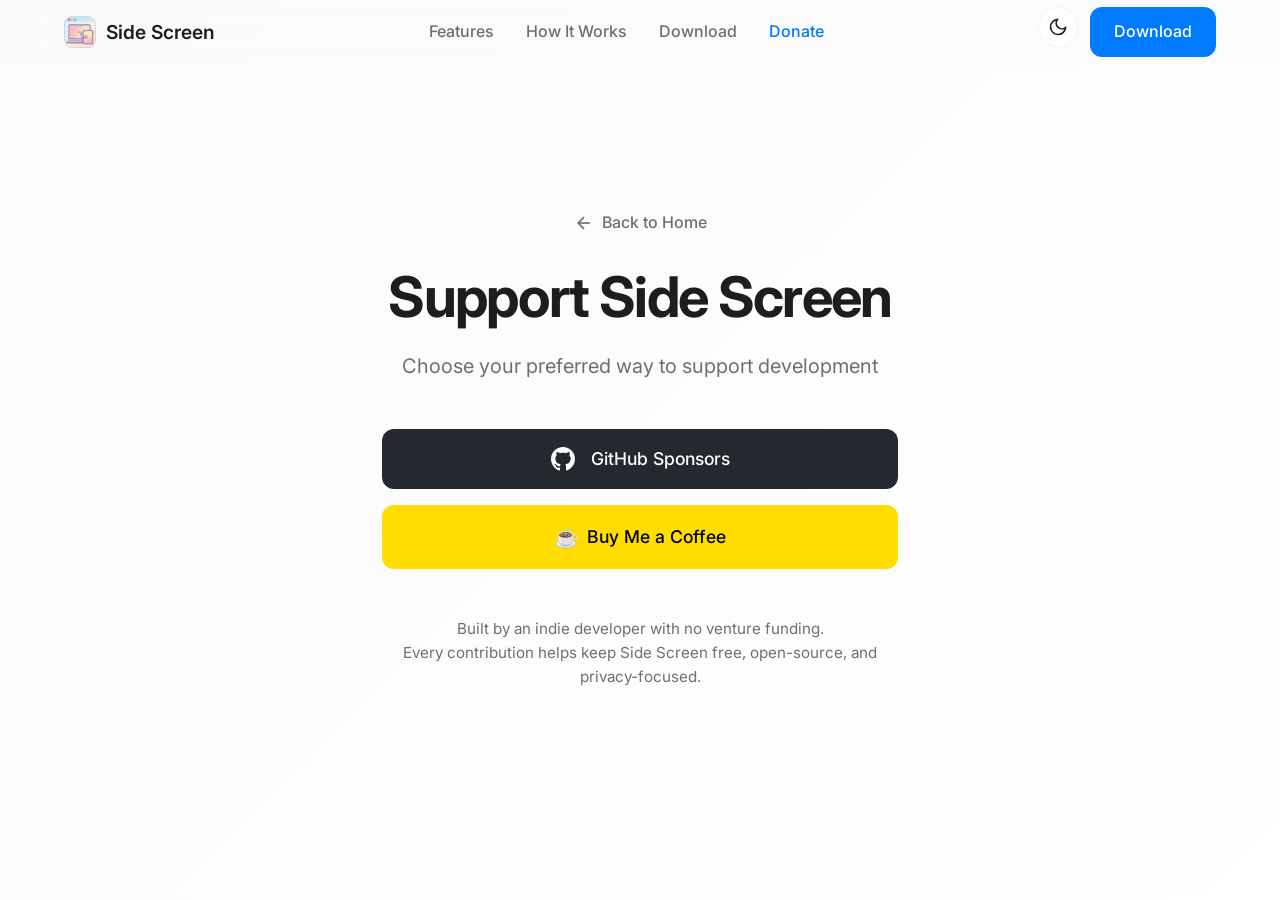
==== commit 782fb5e6: "chore: copy logo to website/assets for self-contained deployment - Copy main_logo.png into website/a" ====
--- a/website/donate.html
+++ b/website/donate.html
@@ -13,7 +13,7 @@
     <meta property="og:type" content="website">
     <meta property="og:url" content="https://sidescreen.app/donate">
     <link rel="canonical" href="https://sidescreen.app/donate">
-    <link rel="icon" href="../resources/logo/main_logo.png">
+    <link rel="icon" href="./assets/main_logo.png">
     <link rel="preconnect" href="https://fonts.googleapis.com">
     <link rel="preconnect" href="https://fonts.gstatic.com" crossorigin>
     <link href="https://fonts.googleapis.com/css2?family=Inter:wght@300;400;500;600;700&display=swap" rel="stylesheet">
@@ -126,7 +126,7 @@
     <header id="header">
         <div class="container header-container">
             <a href="index.html" class="logo">
-                <img src="../resources/logo/main_logo.png" alt="Side Screen Logo" width="32" height="32">
+                <img src="./assets/main_logo.png" alt="Side Screen Logo" width="32" height="32">
                 <span class="logo-text">Side Screen</span>
             </a>
             <nav>
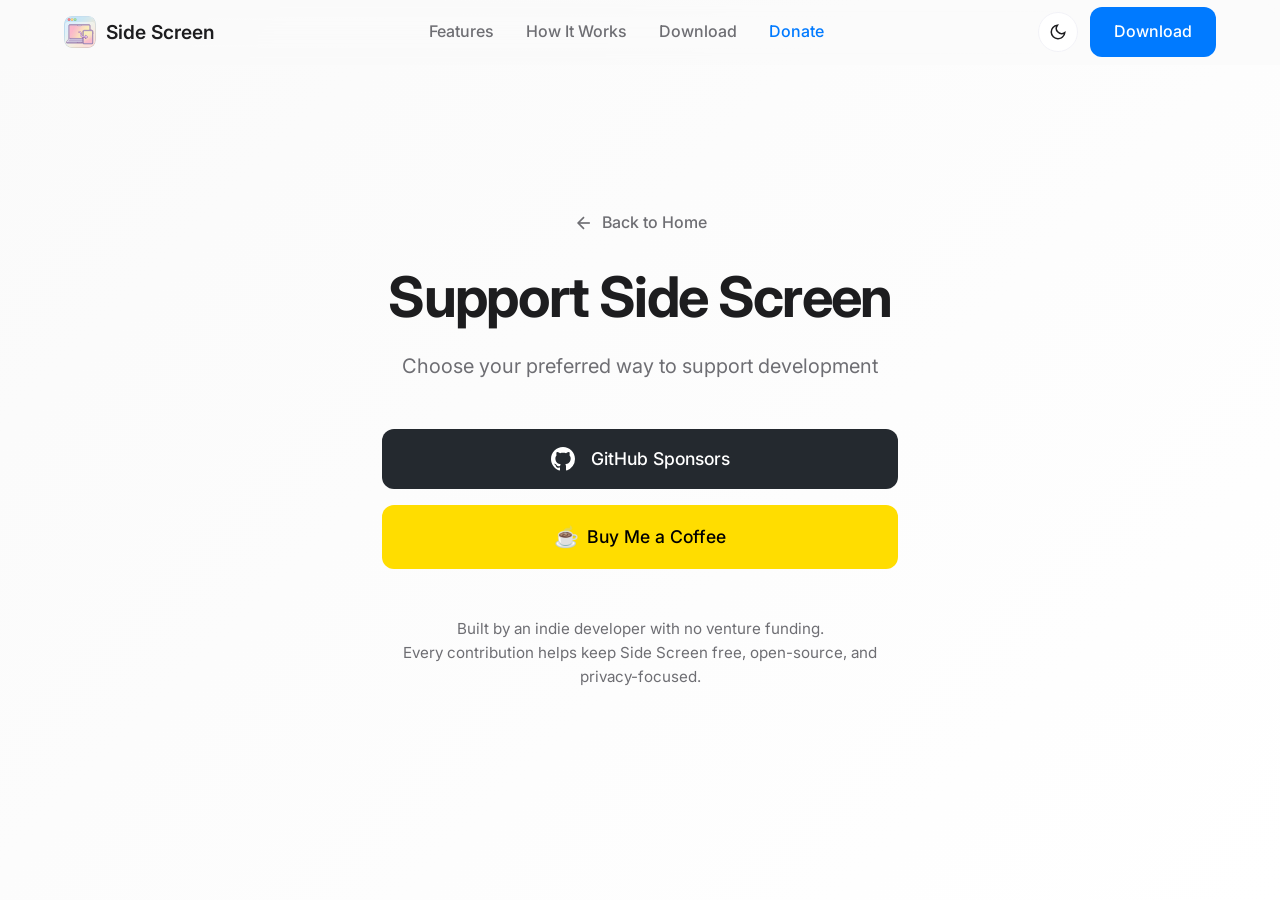
==== commit 2c904c18: "fix: update website URL from sidescreen.app to sidescreen.dev" ====
--- a/website/donate.html
+++ b/website/donate.html
@@ -11,8 +11,8 @@
     <meta property="og:description"
         content="Support Side Screen's development through GitHub Sponsors. Help keep this free, privacy-first app alive and growing.">
     <meta property="og:type" content="website">
-    <meta property="og:url" content="https://sidescreen.app/donate">
-    <link rel="canonical" href="https://sidescreen.app/donate">
+    <meta property="og:url" content="https://sidescreen.dev/donate">
+    <link rel="canonical" href="https://sidescreen.dev/donate">
     <link rel="icon" href="./assets/main_logo.png">
     <link rel="preconnect" href="https://fonts.googleapis.com">
     <link rel="preconnect" href="https://fonts.gstatic.com" crossorigin>
--- a/website/styles.css
+++ b/website/styles.css
@@ -1,6 +1,6 @@
 /* ========================================
    Side Screen - Landing Page Styles
-   Apple-inspired design with frosted glass
+   Lean, DockDoor-inspired layout
    ======================================== */
 
 /* CSS Variables - Light Mode (Default) */
@@ -27,8 +27,8 @@
 
     --border-radius-sm: 8px;
     --border-radius-md: 12px;
-    --border-radius-lg: 16px;
-    --border-radius-xl: 24px;
+    --border-radius-lg: 20px;
+    --border-radius-xl: 28px;
 
     --shadow-sm: 0 1px 2px rgba(0, 0, 0, 0.05);
     --shadow-md: 0 4px 6px rgba(0, 0, 0, 0.07);
@@ -40,7 +40,7 @@
     --transition-slow: 0.4s ease;
 
     --container-max: 1200px;
-    --section-padding: 100px;
+    --section-padding: 120px;
 }
 
 /* Dark Mode */
@@ -60,6 +60,14 @@
     --shadow-md: 0 4px 6px rgba(0, 0, 0, 0.4);
     --shadow-lg: 0 10px 25px rgba(0, 0, 0, 0.5);
     --shadow-xl: 0 20px 50px rgba(0, 0, 0, 0.6);
+}
+
+[data-theme="dark"] #header {
+    background: rgba(13, 13, 13, 0.8);
+}
+
+[data-theme="dark"] .nav-links {
+    background: rgba(28, 28, 30, 0.95);
 }
 
 /* Theme Toggle Button */
@@ -83,8 +91,8 @@
 }
 
 .theme-toggle svg {
-    width: 20px;
-    height: 20px;
+    width: 18px;
+    height: 18px;
     color: var(--color-text);
     transition: transform var(--transition-normal);
 }
@@ -93,7 +101,6 @@
     transform: rotate(15deg);
 }
 
-/* Hide icons based on theme */
 .theme-toggle .icon-sun { display: none; }
 .theme-toggle .icon-moon { display: block; }
 
@@ -189,6 +196,7 @@
 .btn-primary {
     background: var(--color-primary);
     color: var(--color-text-light);
+    position: relative;
 }
 
 .btn-primary:hover {
@@ -198,6 +206,26 @@
     box-shadow: var(--shadow-md);
 }
 
+.btn-primary::after {
+    content: '';
+    position: absolute;
+    top: 50%;
+    left: 50%;
+    width: 100%;
+    height: 100%;
+    background: var(--color-primary);
+    border-radius: inherit;
+    transform: translate(-50%, -50%);
+    opacity: 0;
+    filter: blur(20px);
+    z-index: -1;
+    transition: opacity var(--transition-normal);
+}
+
+.btn-primary:hover::after {
+    opacity: 0.4;
+}
+
 .btn-outline {
     background: transparent;
     color: var(--color-text);
@@ -215,7 +243,21 @@
     font-size: 1.1rem;
 }
 
-/* Header */
+.btn-coffee {
+    background: #FFDD00;
+    color: #000000;
+}
+
+.btn-coffee:hover {
+    background: #FFCC00;
+    color: #000000;
+    transform: translateY(-2px);
+    box-shadow: var(--shadow-md);
+}
+
+/* ========================================
+   HEADER
+   ======================================== */
 #header {
     position: fixed;
     top: 0;
@@ -229,10 +271,6 @@
     transition: all var(--transition-normal);
 }
 
-[data-theme="dark"] #header {
-    background: rgba(13, 13, 13, 0.8);
-}
-
 #header.scrolled {
     border-bottom-color: var(--color-border);
 }
@@ -257,6 +295,10 @@
     border-radius: 8px;
 }
 
+.logo-text {
+    transition: transform var(--transition-fast);
+}
+
 .nav-links {
     display: flex;
     gap: 32px;
@@ -273,31 +315,166 @@
     color: var(--color-text);
 }
 
+.nav-link.active {
+    color: var(--color-primary);
+}
+
 .header-actions {
     display: flex;
+    align-items: center;
     gap: 12px;
 }
 
-/* Hero Section */
+/* ========================================
+   HERO
+   ======================================== */
 .hero {
     padding-top: 140px;
     padding-bottom: 80px;
-    text-align: center;
+    min-height: 80vh;
+    display: flex;
+    align-items: center;
+    position: relative;
+    overflow: hidden;
+}
+
+.hero::before {
+    content: '';
+    position: absolute;
+    top: -50%;
+    left: -50%;
+    width: 200%;
+    height: 200%;
+    background: radial-gradient(circle at 30% 20%, rgba(0, 122, 255, 0.06) 0%, transparent 50%),
+                radial-gradient(circle at 70% 80%, rgba(88, 86, 214, 0.06) 0%, transparent 50%);
+    animation: float 20s ease-in-out infinite;
+    pointer-events: none;
+}
+
+.hero > .container {
+    display: grid;
+    grid-template-columns: 1fr 1.1fr;
+    gap: 4rem;
+    align-items: center;
 }
 
 .hero-content {
-    max-width: 800px;
-    margin: 0 auto;
-}
-
-.badge-row {
+    max-width: 520px;
+    text-align: left;
+    animation: fadeInUp 0.8s ease-out;
+}
+
+.hero-title {
+    font-size: 3.5rem;
+    font-weight: 700;
+    line-height: 1.1;
+    margin-bottom: 20px;
+    letter-spacing: -0.03em;
+    background: linear-gradient(135deg, var(--color-text) 0%, var(--color-text-secondary) 100%);
+    -webkit-background-clip: text;
+    -webkit-text-fill-color: transparent;
+    background-clip: text;
+}
+
+.hero-subtitle {
+    font-size: 1.15rem;
+    color: var(--color-text-secondary);
+    max-width: 440px;
+    margin: 0 0 32px;
+    line-height: 1.7;
+}
+
+.hero-actions {
+    display: flex;
+    gap: 16px;
+    margin-bottom: 40px;
+}
+
+.hero-visual {
+    position: relative;
     display: flex;
     justify-content: center;
+    align-items: center;
+}
+
+.hero-image-container {
+    position: relative;
+    display: inline-block;
+    z-index: 1;
+}
+
+.hero-image-container img {
+    position: relative;
+    z-index: 10;
+    width: 100%;
+    height: auto;
+    border-radius: var(--border-radius-lg);
+    box-shadow: var(--shadow-xl);
+    transition: transform var(--transition-slow);
+}
+
+.hero-image-container img:hover {
+    transform: scale(1.02);
+    box-shadow: 0 30px 60px rgba(0, 0, 0, 0.2);
+}
+
+.hero-image-container::before {
+    content: '';
+    position: absolute;
+    top: 50%;
+    left: 50%;
+    transform: translate(-50%, -50%);
+    width: 120%;
+    height: 120%;
+    background: radial-gradient(
+        circle,
+        rgba(0, 122, 255, 0.5) 0%,
+        rgba(0, 122, 255, 0.25) 40%,
+        rgba(88, 86, 214, 0.08) 70%,
+        transparent 80%
+    );
+    filter: blur(45px);
+    z-index: -1;
+    animation: glow-pulse 4s ease-in-out infinite;
+}
+
+/* Privacy Badge */
+.privacy-badge {
+    display: inline-flex;
+    align-items: center;
+    gap: 8px;
+    background: linear-gradient(135deg, #30D158 0%, #64D2FF 100%);
+    color: white;
+    padding: 8px 16px;
+    border-radius: 100px;
+    font-size: 0.875rem;
+    font-weight: 600;
+    margin-bottom: 16px;
+    box-shadow: var(--shadow-sm);
+    animation: fadeInDown 0.6s ease-out;
+    position: relative;
+    overflow: hidden;
+}
+
+.privacy-badge::before {
+    content: '';
+    position: absolute;
+    top: 0;
+    left: -100%;
+    width: 100%;
+    height: 100%;
+    background: linear-gradient(90deg, transparent, rgba(255,255,255,0.2), transparent);
+    animation: shimmer 3s infinite;
+}
+
+.privacy-highlights {
+    display: flex;
     gap: 12px;
     margin-bottom: 24px;
-}
-
-.badge {
+    flex-wrap: wrap;
+}
+
+.privacy-highlight {
     display: inline-block;
     padding: 6px 14px;
     background: var(--color-bg-alt);
@@ -308,135 +485,97 @@
     color: var(--color-text-secondary);
 }
 
-.hero-title {
-    font-size: 4rem;
-    font-weight: 700;
-    line-height: 1.1;
-    margin-bottom: 24px;
-    background: linear-gradient(135deg, var(--color-text) 0%, var(--color-text-secondary) 100%);
-    -webkit-background-clip: text;
-    -webkit-text-fill-color: transparent;
-    background-clip: text;
-}
-
-.hero-subtitle {
-    font-size: 1.25rem;
+.support-callout {
+    margin-bottom: 16px;
+    font-size: 0.9rem;
     color: var(--color-text-secondary);
-    max-width: 600px;
-    margin: 0 auto 40px;
-}
-
-.hero-actions {
-    display: flex;
-    justify-content: center;
-    gap: 16px;
-    margin-bottom: 60px;
-}
-
-.hero-stats {
-    display: flex;
-    justify-content: center;
+}
+
+.support-links {
+    display: flex;
+    gap: 12px;
+    flex-wrap: wrap;
+}
+
+/* ========================================
+   FEATURES — DockDoor-style alternating
+   ======================================== */
+.features {
+    background: var(--color-bg-alt);
+}
+
+.special-features-grid {
+    display: flex;
+    flex-direction: column;
+    gap: 120px;
+    margin-top: 60px;
+}
+
+.special-feature-item {
+    display: grid;
+    grid-template-columns: 2fr 3fr;
     gap: 60px;
-}
-
-.stat {
-    text-align: center;
-}
-
-.stat-value {
-    display: block;
+    align-items: center;
+}
+
+.special-feature-item:nth-child(even) {
+    direction: rtl;
+}
+
+.special-feature-item:nth-child(even) > * {
+    direction: ltr;
+}
+
+.special-feature-content {
+    padding: 20px 0;
+}
+
+.special-feature-title {
     font-size: 2rem;
     font-weight: 700;
+    margin-bottom: 16px;
     color: var(--color-primary);
 }
 
-.stat-label {
-    font-size: 0.875rem;
+.special-feature-description {
+    font-size: 1.1rem;
+    line-height: 1.7;
     color: var(--color-text-secondary);
 }
 
-.hero-visual {
-    margin-top: 60px;
-}
-
-.hero-image-container {
-    max-width: 900px;
-    margin: 0 auto;
-}
-
-.hero-image-container img {
+.special-feature-media {
+    border-radius: var(--border-radius-lg);
+    overflow: hidden;
+    box-shadow: var(--shadow-xl);
+    background: var(--color-bg-dark);
+    transition: transform var(--transition-slow), box-shadow var(--transition-slow);
+}
+
+.special-feature-media:hover {
+    transform: scale(1.02);
+    box-shadow: 0 30px 60px rgba(0, 0, 0, 0.18);
+}
+
+.special-feature-media img,
+.special-feature-media video {
     width: 100%;
-    border-radius: var(--border-radius-lg);
-    box-shadow: var(--shadow-xl);
-}
-
-.placeholder-image {
-    background: linear-gradient(135deg, #f5f5f7 0%, #e8e8ed 100%);
-    border-radius: var(--border-radius-lg);
-    padding: 120px 40px;
-    text-align: center;
-    border: 2px dashed var(--color-border);
-}
-
-.placeholder-image p {
-    font-size: 1.5rem;
-    font-weight: 600;
-    color: var(--color-text-secondary);
-    margin-bottom: 8px;
-}
-
-.placeholder-image small {
-    color: var(--color-text-secondary);
-    opacity: 0.7;
-}
-
-/* Features Section */
-.features {
-    background: var(--color-bg-alt);
-}
-
-.features-grid {
-    display: grid;
-    grid-template-columns: repeat(3, 1fr);
-    gap: 32px;
-}
-
-.feature-card {
-    padding: 32px;
-    background: var(--color-bg);
-    border-radius: var(--border-radius-lg);
-    border: 1px solid var(--color-border-light);
-    transition: all var(--transition-normal);
-}
-
-.feature-card:hover {
-    transform: translateY(-4px);
-    box-shadow: var(--shadow-lg);
-    border-color: var(--color-border);
-}
-
-.feature-icon {
-    width: 64px;
-    height: 64px;
-    display: flex;
-    align-items: center;
-    justify-content: center;
-    background: linear-gradient(135deg, var(--color-primary) 0%, var(--color-secondary) 100%);
-    border-radius: var(--border-radius-md);
-    margin-bottom: 20px;
-    color: white;
-}
-
-.feature-card h3 {
-    margin-bottom: 12px;
-}
-
-.feature-card p {
-    font-size: 0.95rem;
-    line-height: 1.7;
-}
-
-/* How It Works Section */
+    display: block;
+}
+
+/* Paired images side by side */
+.special-feature-media-pair {
+    display: flex;
+    gap: 8px;
+}
+
+.special-feature-media-pair img {
+    width: 50%;
+    object-fit: cover;
+}
+
+/* ========================================
+   HOW IT WORKS
+   ======================================== */
 .how-it-works {
     background: var(--color-bg);
 }
@@ -446,7 +585,6 @@
     align-items: center;
     justify-content: center;
     gap: 24px;
-    margin-bottom: 60px;
 }
 
 .step {
@@ -477,80 +615,9 @@
     opacity: 0.5;
 }
 
-.code-block {
-    max-width: 600px;
-    margin: 0 auto;
-    background: var(--color-bg-dark);
-    border-radius: var(--border-radius-md);
-    overflow: hidden;
-}
-
-.code-header {
-    padding: 12px 16px;
-    background: rgba(255, 255, 255, 0.05);
-    border-bottom: 1px solid rgba(255, 255, 255, 0.1);
-    font-size: 0.875rem;
-    color: rgba(255, 255, 255, 0.6);
-}
-
-.code-block pre {
-    padding: 20px;
-    margin: 0;
-    overflow-x: auto;
-}
-
-.code-block code {
-    font-family: 'SF Mono', 'Fira Code', monospace;
-    font-size: 0.9rem;
-    color: #a8e6cf;
-    line-height: 1.6;
-}
-
-/* Requirements Section */
-.requirements {
-    background: var(--color-bg-alt);
-}
-
-.requirements-grid {
-    display: grid;
-    grid-template-columns: repeat(2, 1fr);
-    gap: 32px;
-    max-width: 800px;
-    margin: 0 auto;
-}
-
-.requirement-card {
-    padding: 32px;
-    background: var(--color-bg);
-    border-radius: var(--border-radius-lg);
-    border: 1px solid var(--color-border-light);
-}
-
-.requirement-card h3 {
-    margin-bottom: 16px;
-    color: var(--color-primary);
-}
-
-.requirement-card ul {
-    list-style: none;
-}
-
-.requirement-card li {
-    padding: 8px 0;
-    padding-left: 24px;
-    position: relative;
-    color: var(--color-text-secondary);
-}
-
-.requirement-card li::before {
-    content: "✓";
-    position: absolute;
-    left: 0;
-    color: var(--color-success);
-    font-weight: 600;
-}
-
-/* Download Section */
+/* ========================================
+   DOWNLOAD
+   ======================================== */
 .download {
     background: linear-gradient(180deg, var(--color-bg) 0%, var(--color-bg-alt) 100%);
 }
@@ -623,7 +690,135 @@
     margin-top: 16px;
 }
 
-/* FAQ Section */
+.download-note {
+    max-width: 600px;
+    margin: 32px auto 0;
+    padding: 16px 20px;
+    background: var(--color-bg);
+    border: 1px solid var(--color-border);
+    border-radius: var(--border-radius-md);
+    font-size: 0.875rem;
+    color: var(--color-text-secondary);
+    text-align: center;
+}
+
+.download-note p {
+    margin-bottom: 8px;
+}
+
+.download-note code {
+    display: inline-block;
+    padding: 4px 12px;
+    background: var(--color-bg-dark);
+    color: #a8e6cf;
+    border-radius: var(--border-radius-sm);
+    font-family: 'SF Mono', monospace;
+    font-size: 0.85rem;
+    user-select: all;
+}
+
+.download-requirements {
+    display: flex;
+    justify-content: center;
+    gap: 16px;
+    margin-top: 32px;
+    flex-wrap: wrap;
+}
+
+.download-requirement {
+    display: inline-block;
+    padding: 8px 16px;
+    background: var(--color-bg);
+    border: 1px solid var(--color-border);
+    border-radius: 100px;
+    font-size: 0.875rem;
+    color: var(--color-text-secondary);
+}
+
+/* ========================================
+   MODAL
+   ======================================== */
+.modal-overlay {
+    position: fixed;
+    top: 0;
+    left: 0;
+    width: 100%;
+    height: 100%;
+    background: rgba(0, 0, 0, 0.5);
+    backdrop-filter: blur(8px);
+    -webkit-backdrop-filter: blur(8px);
+    display: flex;
+    justify-content: center;
+    align-items: center;
+    z-index: 2000;
+    opacity: 0;
+    visibility: hidden;
+    transition: all var(--transition-normal);
+}
+
+.modal-overlay.active {
+    opacity: 1;
+    visibility: visible;
+}
+
+.modal-content {
+    background: var(--color-bg-alt);
+    padding: 40px;
+    border-radius: var(--border-radius-xl);
+    max-width: 450px;
+    width: calc(100% - 48px);
+    text-align: center;
+    position: relative;
+    transform: scale(0.9) translateY(20px);
+    transition: transform var(--transition-normal);
+    box-shadow: var(--shadow-xl);
+}
+
+.modal-overlay.active .modal-content {
+    transform: scale(1) translateY(0);
+}
+
+.modal-close {
+    position: absolute;
+    top: 16px;
+    right: 16px;
+    background: none;
+    border: none;
+    font-size: 1.5rem;
+    cursor: pointer;
+    color: var(--color-text-secondary);
+    padding: 8px;
+    line-height: 1;
+}
+
+.modal-close:hover {
+    color: var(--color-text);
+}
+
+.modal-title {
+    font-size: 1.5rem;
+    margin-bottom: 12px;
+}
+
+.modal-text {
+    color: var(--color-text-secondary);
+    margin-bottom: 24px;
+    line-height: 1.6;
+}
+
+.modal-actions {
+    display: flex;
+    flex-direction: column;
+    gap: 12px;
+}
+
+.modal-actions .btn {
+    width: 100%;
+}
+
+/* ========================================
+   FAQ
+   ======================================== */
 .faq {
     background: var(--color-bg-alt);
 }
@@ -663,50 +858,9 @@
     line-height: 1.7;
 }
 
-/* Support Section */
-.support {
-    background: linear-gradient(135deg, var(--color-primary) 0%, var(--color-secondary) 100%);
-    color: white;
-    text-align: center;
-}
-
-.support .section-title,
-.support .section-subtitle {
-    color: white;
-}
-
-.support .section-subtitle {
-    opacity: 0.9;
-}
-
-.support-actions {
-    display: flex;
-    justify-content: center;
-    gap: 16px;
-}
-
-.support .btn-outline {
-    border-color: rgba(255, 255, 255, 0.4);
-    color: white;
-}
-
-.support .btn-outline:hover {
-    background: rgba(255, 255, 255, 0.1);
-    border-color: white;
-    color: white;
-}
-
-.support .btn-primary {
-    background: white;
-    color: var(--color-primary);
-}
-
-.support .btn-primary:hover {
-    background: rgba(255, 255, 255, 0.9);
-    color: var(--color-primary);
-}
-
-/* Footer */
+/* ========================================
+   FOOTER
+   ======================================== */
 .footer {
     background: var(--color-bg-dark);
     color: var(--color-text-light);
@@ -752,128 +906,136 @@
     font-size: 0.875rem;
 }
 
-/* Responsive */
-@media (max-width: 1024px) {
-    .features-grid {
-        grid-template-columns: repeat(2, 1fr);
-    }
-}
-
-@media (max-width: 768px) {
-    :root {
-        --section-padding: 60px;
-    }
-
-    h1 { font-size: 2.5rem; }
-    h2 { font-size: 2rem; }
-
-    .hero-title {
-        font-size: 2.5rem;
-    }
-
-    .nav-links {
-        display: none;
-    }
-
-    .features-grid {
-        grid-template-columns: 1fr;
-    }
-
-    .steps {
-        flex-direction: column;
-    }
-
-    .step-arrow {
-        transform: rotate(90deg);
-    }
-
-    .requirements-grid,
-    .download-options {
-        grid-template-columns: 1fr;
-    }
-
-    .hero-stats {
-        flex-direction: column;
-        gap: 24px;
-    }
-
-    .hero-actions {
-        flex-direction: column;
-        align-items: center;
-    }
-
-    .support-actions {
-        flex-direction: column;
-        align-items: center;
-    }
-}
-
 /* ========================================
-   NEW COMPONENTS - Website Overhaul 2025
+   TOAST
    ======================================== */
-
-/* Privacy Badge */
-.privacy-badge {
-    display: inline-flex;
-    align-items: center;
-    gap: 8px;
-    background: linear-gradient(135deg, #30D158 0%, #64D2FF 100%);
-    color: white;
-    padding: 8px 16px;
-    border-radius: 100px;
-    font-size: 0.875rem;
-    font-weight: 600;
-    margin-bottom: 16px;
-    box-shadow: var(--shadow-sm);
-}
-
-.privacy-highlights {
-    display: flex;
-    justify-content: center;
-    gap: 12px;
-    margin-bottom: 24px;
-    flex-wrap: wrap;
-}
-
-.privacy-highlight {
-    display: inline-block;
-    padding: 6px 14px;
+.toast-container {
+    position: fixed;
+    bottom: 24px;
+    right: 24px;
+    z-index: 3000;
+}
+
+.toast {
     background: var(--color-bg-alt);
     border: 1px solid var(--color-border);
-    border-radius: 100px;
-    font-size: 0.875rem;
-    font-weight: 500;
+    border-radius: var(--border-radius-md);
+    padding: 16px 20px;
+    margin-top: 12px;
+    box-shadow: var(--shadow-lg);
+    display: flex;
+    align-items: center;
+    gap: 12px;
+    min-width: 280px;
+    max-width: 400px;
+    transform: translateX(100%);
+    opacity: 0;
+    transition: all var(--transition-normal);
+}
+
+.toast.show {
+    transform: translateX(0);
+    opacity: 1;
+}
+
+.toast-content {
+    flex: 1;
+}
+
+.toast-message {
     color: var(--color-text-secondary);
-}
-
-.support-callout {
-    margin-top: 40px;
-    margin-bottom: 16px;
     font-size: 0.9rem;
+}
+
+.toast-close {
+    background: none;
+    border: none;
+    font-size: 1.25rem;
+    cursor: pointer;
     color: var(--color-text-secondary);
-}
-
-.support-links {
-    display: flex;
-    justify-content: center;
-    gap: 12px;
-    flex-wrap: wrap;
-}
-
-/* Coffee Button */
-.btn-coffee {
-    background: #FFDD00;
-    color: #000000;
-}
-
-.btn-coffee:hover {
-    background: #FFCC00;
-    color: #000000;
-    transform: translateY(-2px);
-    box-shadow: var(--shadow-md);
-}
-
-/* Mobile Menu */
+    padding: 4px;
+}
+
+.toast-close:hover {
+    color: var(--color-text);
+}
+
+/* ========================================
+   ANIMATIONS
+   ======================================== */
+@keyframes fadeInUp {
+    from {
+        opacity: 0;
+        transform: translateY(30px);
+    }
+    to {
+        opacity: 1;
+        transform: translateY(0);
+    }
+}
+
+@keyframes fadeInDown {
+    from {
+        opacity: 0;
+        transform: translateY(-20px);
+    }
+    to {
+        opacity: 1;
+        transform: translateY(0);
+    }
+}
+
+@keyframes glow-pulse {
+    0%, 100% {
+        opacity: 0.5;
+        transform: translate(-50%, -50%) scale(0.95);
+    }
+    50% {
+        opacity: 0.8;
+        transform: translate(-50%, -50%) scale(1.05);
+    }
+}
+
+@keyframes shimmer {
+    0% { background-position: -200% 0; }
+    100% { background-position: 200% 0; }
+}
+
+@keyframes float {
+    0%, 100% { transform: translateY(0); }
+    50% { transform: translateY(-10px); }
+}
+
+/* Scroll-triggered animations */
+.step,
+.download-card,
+.faq-item {
+    opacity: 0;
+    transform: translateY(20px);
+    transition: opacity 0.4s ease, transform 0.4s ease;
+}
+
+.step.animate-in,
+.download-card.animate-in,
+.faq-item.animate-in {
+    opacity: 1;
+    transform: translateY(0);
+}
+
+.special-feature-item {
+    opacity: 0;
+    transform: translateY(30px);
+    transition: opacity 0.6s ease, transform 0.6s ease;
+}
+
+.special-feature-item.animate-in {
+    opacity: 1;
+    transform: translateY(0);
+}
+
+/* ========================================
+   MOBILE MENU
+   ======================================== */
 .mobile-menu-btn {
     display: none;
     background: none;
@@ -883,7 +1045,244 @@
     color: var(--color-text);
 }
 
+/* ========================================
+   RESPONSIVE
+   ======================================== */
+
+/* Tablet landscape & small desktop */
+@media (max-width: 1024px) {
+    .hero > .container {
+        grid-template-columns: 1fr;
+        gap: 3rem;
+        text-align: center;
+        justify-items: center;
+    }
+
+    .hero-content {
+        order: 2;
+        display: flex;
+        flex-direction: column;
+        align-items: center;
+        text-align: center;
+        max-width: 600px;
+        width: 100%;
+    }
+
+    .hero-visual {
+        order: 1;
+        max-width: 600px;
+        width: 100%;
+        display: flex;
+        justify-content: center;
+    }
+
+    .hero-actions {
+        justify-content: center;
+    }
+
+    .hero-subtitle {
+        margin-left: auto;
+        margin-right: auto;
+    }
+
+    .hero {
+        min-height: 70vh;
+        padding: 3rem 0;
+        padding-top: 120px;
+    }
+
+    .hero-title {
+        font-size: 3rem;
+    }
+
+    .nav-links {
+        gap: 20px;
+    }
+
+    .header-actions .btn-outline {
+        display: none;
+    }
+
+    .special-features-grid {
+        gap: 80px;
+    }
+}
+
+/* Tablet */
+@media (max-width: 900px) {
+    .special-feature-item {
+        grid-template-columns: 1fr;
+        gap: 32px;
+    }
+
+    .special-feature-item:nth-child(even) {
+        direction: ltr;
+    }
+
+    .special-feature-title {
+        font-size: 1.5rem;
+    }
+
+    .special-features-grid {
+        gap: 64px;
+    }
+}
+
+@media (max-width: 834px) {
+    :root {
+        --section-padding: 80px;
+    }
+
+    h1 { font-size: 2.5rem; }
+    h2 { font-size: 1.75rem; }
+
+    .hero-title {
+        font-size: 2.5rem;
+    }
+
+    .hero-subtitle {
+        font-size: 1.05rem;
+    }
+
+    .container {
+        padding: 0 20px;
+    }
+
+    .nav-links {
+        gap: 16px;
+    }
+
+    .nav-link {
+        font-size: 0.9rem;
+    }
+
+    .download-card {
+        padding: 28px;
+    }
+}
+
+/* Phone */
 @media (max-width: 768px) {
+    :root {
+        --section-padding: 60px;
+    }
+
+    h1 { font-size: 2rem; }
+    h2 { font-size: 1.5rem; }
+    h3 { font-size: 1.2rem; }
+
+    .container {
+        padding: 0 16px;
+    }
+
+    .section-subtitle {
+        font-size: 1rem;
+        margin-bottom: 32px;
+    }
+
+    /* Hero mobile */
+    .hero {
+        padding-top: 100px;
+        padding-bottom: 48px;
+        min-height: auto;
+    }
+
+    .hero > .container {
+        grid-template-columns: 1fr;
+        gap: 2rem;
+    }
+
+    .hero-title {
+        font-size: 2rem;
+        margin-bottom: 16px;
+    }
+
+    .hero-subtitle {
+        font-size: 1rem;
+        margin-bottom: 24px;
+    }
+
+    .hero-actions {
+        flex-direction: column;
+        align-items: stretch;
+        gap: 12px;
+    }
+
+    .hero-actions .btn {
+        width: 100%;
+    }
+
+    .support-callout {
+        margin-top: 24px;
+    }
+
+    .support-links {
+        flex-direction: column;
+        align-items: stretch;
+    }
+
+    .support-links .btn {
+        width: 100%;
+    }
+
+    /* Steps mobile */
+    .steps {
+        flex-direction: column;
+        gap: 16px;
+    }
+
+    .step-arrow {
+        transform: rotate(90deg);
+    }
+
+    .step {
+        max-width: 100%;
+    }
+
+    /* Download mobile */
+    .download-options {
+        grid-template-columns: 1fr;
+        gap: 16px;
+    }
+
+    .download-card {
+        padding: 24px;
+    }
+
+    .download-code {
+        font-size: 0.75rem;
+        word-break: break-all;
+    }
+
+    /* FAQ mobile */
+    .faq-item summary {
+        font-size: 0.95rem;
+        padding: 16px 0;
+    }
+
+    /* Footer mobile */
+    .footer {
+        padding: 40px 0;
+    }
+
+    .footer-links {
+        flex-wrap: wrap;
+        justify-content: center;
+        gap: 16px;
+    }
+
+    .footer-copy {
+        font-size: 0.8rem;
+    }
+
+    /* Modal mobile */
+    .modal-content {
+        padding: 28px 20px;
+    }
+}
+
+/* Hamburger menu on phones */
+@media (max-width: 680px) {
     .mobile-menu-btn {
         display: block;
     }
@@ -913,972 +1312,21 @@
     }
 }
 
-/* Privacy Section */
-.privacy-section {
-    background: var(--color-bg-alt);
-}
-
-.privacy-content {
-    text-align: center;
-}
-
-.privacy-features {
-    display: grid;
-    grid-template-columns: repeat(3, 1fr);
-    gap: 32px;
-    margin-top: 48px;
-}
-
-.privacy-feature {
-    text-align: center;
-    padding: 32px;
-}
-
-.privacy-feature-icon {
-    width: 80px;
-    height: 80px;
-    display: flex;
-    align-items: center;
-    justify-content: center;
-    background: linear-gradient(135deg, rgba(0, 122, 255, 0.1) 0%, rgba(88, 86, 214, 0.1) 100%);
-    border-radius: 50%;
-    margin: 0 auto 20px;
-    color: var(--color-primary);
-}
-
-.privacy-feature-title {
-    font-size: 1.25rem;
-    margin-bottom: 12px;
-    color: var(--color-text);
-}
-
-.privacy-feature-desc {
-    font-size: 0.95rem;
-    line-height: 1.7;
-    color: var(--color-text-secondary);
-}
-
-@media (max-width: 768px) {
-    .privacy-features {
-        grid-template-columns: 1fr;
-        gap: 24px;
-    }
-}
-
-/* Code Block Header */
-.code-header {
-    display: flex;
-    justify-content: space-between;
-    align-items: center;
-}
-
-.copy-btn {
-    background: none;
-    border: none;
-    cursor: pointer;
-    color: rgba(255, 255, 255, 0.6);
-    padding: 4px;
-    transition: color var(--transition-fast);
-}
-
-.copy-btn:hover {
-    color: white;
-}
-
-.copy-btn.copied {
-    color: var(--color-success);
-}
-
-/* Download Requirements */
-.download-requirements {
-    display: flex;
-    justify-content: center;
-    gap: 24px;
-    margin-top: 32px;
-    flex-wrap: wrap;
-}
-
-.download-requirement {
-    display: inline-block;
-    padding: 8px 16px;
-    background: var(--color-bg);
-    border: 1px solid var(--color-border);
-    border-radius: 100px;
-    font-size: 0.875rem;
-    color: var(--color-text-secondary);
-}
-
-/* Modal */
-.modal-overlay {
-    position: fixed;
-    top: 0;
-    left: 0;
-    width: 100%;
-    height: 100%;
-    background: rgba(0, 0, 0, 0.5);
-    backdrop-filter: blur(8px);
-    -webkit-backdrop-filter: blur(8px);
-    display: flex;
-    justify-content: center;
-    align-items: center;
-    z-index: 2000;
-    opacity: 0;
-    visibility: hidden;
-    transition: all var(--transition-normal);
-}
-
-.modal-overlay.active {
-    opacity: 1;
-    visibility: visible;
-}
-
-.modal-content {
-    background: var(--color-bg-alt);
-    padding: 40px;
-    border-radius: var(--border-radius-xl);
-    max-width: 450px;
-    width: calc(100% - 48px);
-    text-align: center;
-    position: relative;
-    transform: scale(0.9) translateY(20px);
-    transition: transform var(--transition-normal);
-    box-shadow: var(--shadow-xl);
-}
-
-.modal-overlay.active .modal-content {
-    transform: scale(1) translateY(0);
-}
-
-.modal-close {
-    position: absolute;
-    top: 16px;
-    right: 16px;
-    background: none;
-    border: none;
-    font-size: 1.5rem;
-    cursor: pointer;
-    color: var(--color-text-secondary);
-    padding: 8px;
-    line-height: 1;
-}
-
-.modal-close:hover {
-    color: var(--color-text);
-}
-
-.modal-title {
-    font-size: 1.5rem;
-    margin-bottom: 12px;
-}
-
-.modal-text {
-    color: var(--color-text-secondary);
-    margin-bottom: 24px;
-    line-height: 1.6;
-}
-
-.modal-actions {
-    display: flex;
-    flex-direction: column;
-    gap: 12px;
-}
-
-.modal-actions .btn {
-    width: 100%;
-}
-
-/* Toast Notification */
-.toast-container {
-    position: fixed;
-    bottom: 24px;
-    right: 24px;
-    z-index: 3000;
-}
-
-.toast {
-    background: var(--color-bg-alt);
-    border: 1px solid var(--color-border);
-    border-radius: var(--border-radius-md);
-    padding: 16px 20px;
-    margin-top: 12px;
-    box-shadow: var(--shadow-lg);
-    display: flex;
-    align-items: center;
-    gap: 12px;
-    min-width: 280px;
-    max-width: 400px;
-    transform: translateX(100%);
-    opacity: 0;
-    transition: all var(--transition-normal);
-}
-
-.toast.show {
-    transform: translateX(0);
-    opacity: 1;
-}
-
-.toast-content {
-    flex: 1;
-}
-
-.toast-message {
-    color: var(--color-text-secondary);
-    font-size: 0.9rem;
-}
-
-.toast-close {
-    background: none;
-    border: none;
-    font-size: 1.25rem;
-    cursor: pointer;
-    color: var(--color-text-secondary);
-    padding: 4px;
-}
-
-.toast-close:hover {
-    color: var(--color-text);
-}
-
-/* Community Section */
-.community-section {
-    padding: 80px 0;
-    text-align: center;
-    background: var(--color-bg);
-}
-
-.contributors-link {
-    display: block;
-    margin: 40px auto;
-}
-
-.contributors-img {
-    max-width: 100%;
-    height: auto;
-    filter: grayscale(100%);
-    opacity: 0.8;
-    transition: all var(--transition-normal);
-}
-
-.contributors-link:hover .contributors-img {
-    filter: grayscale(0%);
-    opacity: 1;
-    transform: scale(1.02);
-}
-
-.community-actions {
-    font-size: 0.9rem;
-    color: var(--color-text-secondary);
-}
-
-.community-subtext {
-    margin-right: 8px;
-}
-
-.link-highlight {
-    color: var(--color-primary);
-    font-weight: 500;
-    margin: 0 8px;
-}
-
-.link-highlight:hover {
-    text-decoration: underline;
-}
-
-.divider {
-    opacity: 0.3;
-}
-
-@media (max-width: 768px) {
-    .community-actions {
-        display: flex;
-        flex-direction: column;
-        gap: 12px;
-    }
-
-    .divider {
-        display: none;
-    }
-
-    .contributors-img {
-        filter: grayscale(0%);
-        opacity: 1;
-    }
-}
-
-/* Scroll Animations */
-.feature-card,
-.step,
-.privacy-feature,
-.requirement-card,
-.download-card,
-.faq-item {
-    opacity: 0;
-    transform: translateY(20px);
-    transition: opacity 0.6s ease, transform 0.6s ease;
-}
-
-.feature-card.animate-in,
-.step.animate-in,
-.privacy-feature.animate-in,
-.requirement-card.animate-in,
-.download-card.animate-in,
-.faq-item.animate-in {
-    opacity: 1;
-    transform: translateY(0);
-}
-
-/* Logo Text Transition */
-.logo-text {
-    transition: transform var(--transition-fast);
-}
-
-/* Nav Link Active */
-.nav-link.active {
-    color: var(--color-primary);
-}
-
-/* ========================================
-   ENHANCED ANIMATIONS & EFFECTS
-   ======================================== */
-
-/* Keyframe Animations */
-@keyframes fadeInUp {
-    from {
-        opacity: 0;
-        transform: translateY(30px);
-    }
-    to {
-        opacity: 1;
-        transform: translateY(0);
-    }
-}
-
-@keyframes fadeInDown {
-    from {
-        opacity: 0;
-        transform: translateY(-20px);
-    }
-    to {
-        opacity: 1;
-        transform: translateY(0);
-    }
-}
-
-@keyframes fadeIn {
-    from { opacity: 0; }
-    to { opacity: 1; }
-}
-
-@keyframes pulse {
-    0%, 100% { opacity: 1; }
-    50% { opacity: 0.5; }
-}
-
-@keyframes shimmer {
-    0% { background-position: -200% 0; }
-    100% { background-position: 200% 0; }
-}
-
-@keyframes float {
-    0%, 100% { transform: translateY(0); }
-    50% { transform: translateY(-10px); }
-}
-
-@keyframes scroll {
-    0% { transform: translateX(0); }
-    100% { transform: translateX(-50%); }
-}
-
-/* Hero Enhanced */
-.hero {
-    position: relative;
-    overflow: hidden;
-}
-
-.hero::before {
-    content: '';
-    position: absolute;
-    top: -50%;
-    left: -50%;
-    width: 200%;
-    height: 200%;
-    background: radial-gradient(circle at 30% 20%, rgba(0, 122, 255, 0.08) 0%, transparent 50%),
-                radial-gradient(circle at 70% 80%, rgba(88, 86, 214, 0.08) 0%, transparent 50%);
-    animation: float 20s ease-in-out infinite;
-    pointer-events: none;
-}
-
-.hero-content {
-    animation: fadeInUp 0.8s ease-out;
-}
-
-.hero-title {
-    letter-spacing: -0.03em;
-}
-
-/* Privacy Badge Enhanced */
-.privacy-badge {
-    animation: fadeInDown 0.6s ease-out;
-    position: relative;
-    overflow: hidden;
-}
-
-.privacy-badge::before {
-    content: '';
-    position: absolute;
-    top: 0;
-    left: -100%;
-    width: 100%;
-    height: 100%;
-    background: linear-gradient(90deg, transparent, rgba(255,255,255,0.2), transparent);
-    animation: shimmer 3s infinite;
-}
-
-/* Enhanced Feature Cards */
-.feature-card {
-    position: relative;
-    overflow: hidden;
-}
-
-.feature-card::before {
-    content: '';
-    position: absolute;
-    top: 0;
-    left: 0;
-    width: 100%;
-    height: 3px;
-    background: linear-gradient(90deg, var(--color-primary), var(--color-secondary));
-    transform: scaleX(0);
-    transform-origin: left;
-    transition: transform var(--transition-normal);
-}
-
-.feature-card:hover::before {
-    transform: scaleX(1);
-}
-
-.feature-card:hover .feature-icon {
-    transform: scale(1.1) rotate(5deg);
-}
-
-.feature-icon {
-    transition: transform var(--transition-normal);
-}
-
-/* Press/Review Carousel */
-.press-section {
-    padding: 60px 0;
-    background: var(--color-bg);
-    overflow: hidden;
-}
-
-.press-carousel {
-    position: relative;
-    overflow: hidden;
-    margin-top: 40px;
-}
-
-.press-track {
-    display: flex;
-    animation: scroll 40s linear infinite;
-    width: max-content;
-}
-
-.press-track:hover {
-    animation-play-state: paused;
-}
-
-.press-item {
-    flex: 0 0 auto;
-    width: 350px;
-    padding: 24px 32px;
-    margin: 0 16px;
-    background: var(--color-bg-alt);
-    border-radius: var(--border-radius-lg);
-    border: 1px solid var(--color-border-light);
-    position: relative;
-}
-
-.press-quote {
-    font-size: 0.95rem;
-    line-height: 1.7;
-    color: var(--color-text);
-    font-style: italic;
-    margin-bottom: 16px;
-}
-
-.press-attribution {
-    font-size: 0.85rem;
-    color: var(--color-primary);
-    font-weight: 600;
-}
-
-.press-icon {
-    position: absolute;
-    top: 16px;
-    right: 16px;
-    width: 24px;
-    height: 24px;
-    opacity: 0.2;
-}
-
-/* Special Features Grid (like DockDoor) */
-.special-features-grid {
-    display: flex;
-    flex-direction: column;
-    gap: 80px;
-    margin-top: 60px;
-}
-
-.special-feature-item {
-    display: grid;
-    grid-template-columns: 1fr 1.2fr;
-    gap: 60px;
-    align-items: center;
-}
-
-.special-feature-item:nth-child(even) {
-    direction: rtl;
-}
-
-.special-feature-item:nth-child(even) > * {
-    direction: ltr;
-}
-
-.special-feature-content {
-    padding: 20px 0;
-}
-
-.special-feature-title {
-    font-size: 2rem;
-    margin-bottom: 16px;
-    color: var(--color-text);
-}
-
-.special-feature-description {
-    font-size: 1.1rem;
-    line-height: 1.7;
-    color: var(--color-text-secondary);
-}
-
-.special-feature-media {
-    border-radius: var(--border-radius-lg);
-    overflow: hidden;
-    box-shadow: var(--shadow-xl);
-    background: var(--color-bg-dark);
-}
-
-.special-feature-media img,
-.special-feature-media video {
-    width: 100%;
-    display: block;
-}
-
-@media (max-width: 900px) {
-    .special-feature-item {
-        grid-template-columns: 1fr;
-        gap: 32px;
-    }
-
-    .special-feature-item:nth-child(even) {
-        direction: ltr;
-    }
-
-    .special-feature-title {
-        font-size: 1.5rem;
-    }
-}
-
-/* Keyboard Shortcuts Section */
-.keyboard-content {
-    text-align: center;
-}
-
-.keyboard-shortcuts {
-    display: grid;
-    grid-template-columns: repeat(3, 1fr);
-    gap: 32px;
-    margin: 48px 0;
-}
-
-.shortcut-group {
-    background: var(--color-bg-alt);
-    padding: 32px;
-    border-radius: var(--border-radius-lg);
-    border: 1px solid var(--color-border-light);
-}
-
-.shortcut-title {
-    font-size: 1rem;
-    color: var(--color-text-secondary);
-    margin-bottom: 16px;
-    text-transform: uppercase;
-    letter-spacing: 0.05em;
-}
-
-.shortcut-keys {
-    display: flex;
-    flex-wrap: wrap;
-    justify-content: center;
-    gap: 8px;
-    margin-bottom: 16px;
-}
-
-.key {
-    display: inline-flex;
-    align-items: center;
-    justify-content: center;
-    padding: 8px 14px;
-    background: var(--color-bg);
-    border: 1px solid var(--color-border);
-    border-radius: 8px;
-    font-family: 'SF Mono', 'Fira Code', monospace;
-    font-size: 0.85rem;
-    font-weight: 500;
-    box-shadow: 0 2px 0 var(--color-border);
-}
-
-.key-action { background: linear-gradient(135deg, #34C759 0%, #30D158 100%); color: white; border-color: #2DB84D; box-shadow: 0 2px 0 #2DB84D; }
-.key-close { background: linear-gradient(135deg, #FF3B30 0%, #FF453A 100%); color: white; border-color: #E63329; box-shadow: 0 2px 0 #E63329; }
-.key-quit { background: linear-gradient(135deg, #FF9500 0%, #FF9F0A 100%); color: white; border-color: #E68600; box-shadow: 0 2px 0 #E68600; }
-.key-minimize { background: linear-gradient(135deg, #5856D6 0%, #5E5CE6 100%); color: white; border-color: #4E4CC0; box-shadow: 0 2px 0 #4E4CC0; }
-
-.shortcut-desc {
-    font-size: 0.9rem;
-    color: var(--color-text-secondary);
-}
-
-.action-select { color: #34C759; font-weight: 600; }
-.action-close { color: #FF3B30; font-weight: 600; }
-.action-quit { color: #FF9500; font-weight: 600; }
-.action-minimize { color: #5856D6; font-weight: 600; }
-
-.keyboard-workflow {
-    background: linear-gradient(135deg, var(--color-primary) 0%, var(--color-secondary) 100%);
-    padding: 40px;
-    border-radius: var(--border-radius-xl);
-    color: white;
-}
-
-.workflow-title {
-    font-size: 1.25rem;
-    margin-bottom: 24px;
-    color: white;
-}
-
-.workflow-steps {
-    display: flex;
-    justify-content: center;
-    gap: 48px;
-    flex-wrap: wrap;
-}
-
-.workflow-step {
-    display: flex;
-    align-items: center;
-    gap: 12px;
-}
-
-.workflow-step .step-number {
-    width: 32px;
-    height: 32px;
-    background: rgba(255,255,255,0.2);
-    border-radius: 50%;
-    display: flex;
-    align-items: center;
-    justify-content: center;
-    font-weight: 700;
-    font-size: 0.9rem;
-}
-
-.workflow-step .step-text {
-    font-size: 0.95rem;
-    opacity: 0.95;
-}
-
-@media (max-width: 900px) {
-    .keyboard-shortcuts {
-        grid-template-columns: 1fr;
-    }
-
-    .workflow-steps {
-        flex-direction: column;
-        gap: 16px;
-    }
-}
-
-/* Enhanced Download Section */
-.download-section {
-    background: linear-gradient(180deg, var(--color-bg) 0%, var(--color-bg-alt) 100%);
-    padding: 100px 0;
-}
-
-.download-content {
-    text-align: center;
-}
-
-.download-headline {
-    font-size: 2.5rem;
-    margin-bottom: 12px;
-}
-
-.download-subheadline {
-    font-size: 1.25rem;
-    color: var(--color-text-secondary);
-    margin-bottom: 40px;
-}
-
-.download-actions {
-    display: flex;
-    justify-content: center;
-    gap: 16px;
-    margin-bottom: 32px;
-    flex-wrap: wrap;
-}
-
-/* Enhanced Support Section */
-.support-section {
-    padding: 100px 0;
-    background: var(--color-bg-alt);
-}
-
-.support-content {
-    text-align: center;
-}
-
-.support-headline {
-    font-size: 2.5rem;
-    margin-bottom: 16px;
-}
-
-.support-subheadline {
-    font-size: 1.1rem;
-    color: var(--color-text-secondary);
-    max-width: 600px;
-    margin: 0 auto 48px;
-    line-height: 1.6;
-}
-
-.support-primary {
-    background: linear-gradient(135deg, var(--color-primary) 0%, var(--color-secondary) 100%);
-    padding: 48px;
-    border-radius: var(--border-radius-xl);
-    color: white;
-    margin-bottom: 48px;
-}
-
-.support-title {
-    font-size: 1.5rem;
-    margin-bottom: 16px;
-    color: white;
-}
-
-.support-description {
-    opacity: 0.9;
-    margin-bottom: 24px;
-    color: white;
-    max-width: 500px;
-    margin-left: auto;
-    margin-right: auto;
-}
-
-.support-line {
-    margin-top: 16px;
-    font-size: 0.9rem;
-    opacity: 0.8;
-    color: white;
-}
-
-.support-alternatives {
-    max-width: 700px;
-    margin: 0 auto;
-}
-
-.alternatives-title {
-    font-size: 1.1rem;
-    margin-bottom: 24px;
-    color: var(--color-text-secondary);
-}
-
-.alternatives-grid {
-    display: grid;
-    grid-template-columns: repeat(3, 1fr);
-    gap: 16px;
-}
-
-.alternative-link {
-    display: flex;
-    flex-direction: column;
-    padding: 24px;
-    background: var(--color-bg);
-    border-radius: var(--border-radius-md);
-    border: 1px solid var(--color-border-light);
-    transition: all var(--transition-normal);
-    text-decoration: none;
-}
-
-.alternative-link:hover {
-    transform: translateY(-4px);
-    box-shadow: var(--shadow-md);
-    border-color: var(--color-primary);
-}
-
-.alternative-title {
-    font-weight: 600;
-    color: var(--color-text);
-    margin-bottom: 4px;
-}
-
-.alternative-desc {
-    font-size: 0.85rem;
-    color: var(--color-text-secondary);
-}
-
-@media (max-width: 768px) {
-    .alternatives-grid {
-        grid-template-columns: 1fr;
-    }
-}
-
-/* Enhanced FAQ Section */
-.faq-section {
-    padding: 100px 0;
-    background: var(--color-bg);
-}
-
-.faq-headline {
-    font-size: 2.5rem;
-    text-align: center;
-    margin-bottom: 12px;
-}
-
-.faq-subheadline {
-    font-size: 1.1rem;
-    color: var(--color-text-secondary);
-    text-align: center;
-    margin-bottom: 48px;
-}
-
-.faq-grid {
-    max-width: 800px;
-    margin: 0 auto;
-}
-
-.faq-item {
-    background: var(--color-bg-alt);
-    border-radius: var(--border-radius-md);
-    margin-bottom: 12px;
-    border: 1px solid var(--color-border-light);
-    overflow: hidden;
-    transition: all var(--transition-normal);
-}
-
-.faq-item:hover {
-    border-color: var(--color-border);
-}
-
-.faq-item[open] {
-    box-shadow: var(--shadow-md);
-}
-
-.faq-question {
-    padding: 20px 24px;
-    cursor: pointer;
-    list-style: none;
-    display: flex;
-    justify-content: space-between;
-    align-items: center;
-}
-
-.faq-question p {
-    font-weight: 600;
-    color: var(--color-text);
-    margin: 0;
-}
-
-.faq-question i {
-    color: var(--color-text-secondary);
-    transition: transform var(--transition-fast);
-    font-style: normal;
-}
-
-.faq-item[open] .faq-question i {
-    transform: rotate(180deg);
-}
-
-.faq-answer {
-    padding: 0 24px 24px;
-}
-
-.faq-answer p {
-    color: var(--color-text-secondary);
-    line-height: 1.7;
-}
-
-/* Glass Card Effect */
-.glass-card {
-    background: rgba(255, 255, 255, 0.7);
-    backdrop-filter: blur(20px);
-    -webkit-backdrop-filter: blur(20px);
-    border: 1px solid rgba(255, 255, 255, 0.3);
-}
-
-/* Gradient Text */
-.gradient-text {
-    background: linear-gradient(135deg, var(--color-primary) 0%, var(--color-secondary) 100%);
-    -webkit-background-clip: text;
-    -webkit-text-fill-color: transparent;
-    background-clip: text;
-}
-
-/* Button Hover Glow */
-.btn-primary {
-    position: relative;
-}
-
-.btn-primary::after {
-    content: '';
-    position: absolute;
-    top: 50%;
-    left: 50%;
-    width: 100%;
-    height: 100%;
-    background: var(--color-primary);
-    border-radius: inherit;
-    transform: translate(-50%, -50%);
-    opacity: 0;
-    filter: blur(20px);
-    z-index: -1;
-    transition: opacity var(--transition-normal);
-}
-
-.btn-primary:hover::after {
-    opacity: 0.4;
-}
-
-/* Staggered Animation for Cards */
-.features-grid .feature-card:nth-child(1) { animation-delay: 0.1s; }
-.features-grid .feature-card:nth-child(2) { animation-delay: 0.2s; }
-.features-grid .feature-card:nth-child(3) { animation-delay: 0.3s; }
-.features-grid .feature-card:nth-child(4) { animation-delay: 0.4s; }
-.features-grid .feature-card:nth-child(5) { animation-delay: 0.5s; }
-.features-grid .feature-card:nth-child(6) { animation-delay: 0.6s; }
-
-/* Smooth Scroll Indicator */
-.scroll-indicator {
-    position: absolute;
-    bottom: 40px;
-    left: 50%;
-    transform: translateX(-50%);
-    display: flex;
-    flex-direction: column;
-    align-items: center;
-    gap: 8px;
-    color: var(--color-text-secondary);
-    font-size: 0.85rem;
-    animation: float 2s ease-in-out infinite;
-}
-
-.scroll-indicator svg {
-    animation: pulse 2s ease-in-out infinite;
-}
+/* Small phones */
+@media (max-width: 380px) {
+    h1 { font-size: 1.75rem; }
+    h2 { font-size: 1.35rem; }
+
+    .hero-title {
+        font-size: 1.75rem;
+    }
+
+    .privacy-highlights {
+        gap: 8px;
+    }
+
+    .privacy-highlight {
+        font-size: 0.75rem;
+        padding: 4px 10px;
+    }
+}
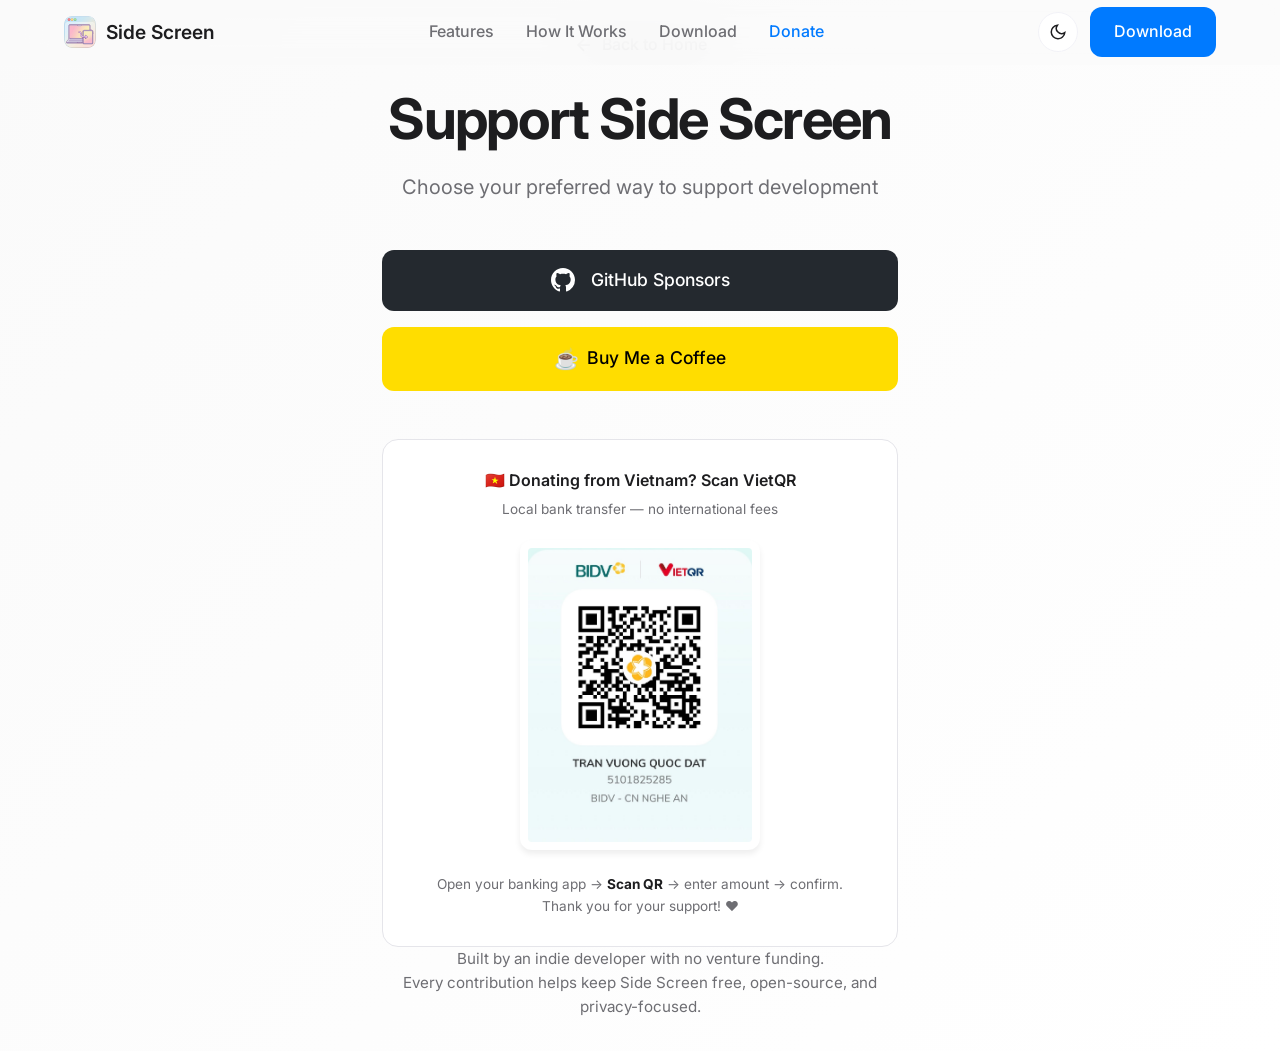
==== commit 150a71de: "feat: ship wireless mode (0.8.0) Wireless connection mode is now live. Android client pairs to the M" ====
--- a/website/donate.html
+++ b/website/donate.html
@@ -96,6 +96,50 @@
             margin-right: 8px;
         }
 
+        .vietqr-block {
+            background: var(--color-bg-alt);
+            border: 1px solid var(--color-border);
+            border-radius: 16px;
+            padding: 1.75rem 1.5rem;
+            margin-top: 2rem;
+            text-align: center;
+        }
+
+        .vietqr-title {
+            font-size: 1rem;
+            font-weight: 600;
+            color: var(--color-text);
+            margin-bottom: 0.35rem;
+        }
+
+        .vietqr-subtitle {
+            font-size: 0.85rem;
+            color: var(--color-text-secondary);
+            margin-bottom: 1.25rem;
+        }
+
+        .vietqr-image {
+            width: 240px;
+            height: auto;
+            max-height: 320px;
+            object-fit: contain;
+            background: white;
+            border-radius: 12px;
+            padding: 8px;
+            box-shadow: var(--shadow-md);
+        }
+
+        .vietqr-meta {
+            margin-top: 1rem;
+            font-size: 0.85rem;
+            color: var(--color-text-secondary);
+            line-height: 1.6;
+        }
+
+        .vietqr-meta strong {
+            color: var(--color-text);
+        }
+
         .back-link {
             display: inline-flex;
             align-items: center;
@@ -197,6 +241,17 @@
                     </a>
                 </div>
 
+                <!-- Vietnam VietQR -->
+                <div class="vietqr-block">
+                    <div class="vietqr-title">🇻🇳 Donating from Vietnam? Scan VietQR</div>
+                    <div class="vietqr-subtitle">Local bank transfer — no international fees</div>
+                    <img src="./assets/vietqr.jpeg" alt="VietQR — scan with any Vietnamese banking app to transfer" class="vietqr-image" loading="lazy" />
+                    <div class="vietqr-meta">
+                        Open your banking app → <strong>Scan QR</strong> → enter amount → confirm.<br>
+                        Thank you for your support! ❤️
+                    </div>
+                </div>
+
                 <p class="donate-note">
                     Built by an indie developer with no venture funding.<br>
                     Every contribution helps keep Side Screen free, open-source, and privacy-focused.
--- a/website/styles.css
+++ b/website/styles.css
@@ -62,14 +62,38 @@
     --shadow-xl: 0 20px 50px rgba(0, 0, 0, 0.6);
 }
 
-[data-theme="dark"] #header {
-    background: rgba(13, 13, 13, 0.8);
-}
-
-[data-theme="dark"] .nav-links {
-    background: rgba(28, 28, 30, 0.95);
-}
-
+[data-theme="dark"] #header,
+[data-theme="dark"] #header.scrolled {
+    background: #0D0D0D;
+    border-bottom: none !important;
+    box-shadow: none !important;
+    backdrop-filter: none;
+    -webkit-backdrop-filter: none;
+}
+
+[data-theme="dark"] .nav-link {
+    color: var(--color-text-secondary);
+}
+
+[data-theme="dark"] .nav-link:hover {
+    color: var(--color-text-light);
+}
+
+[data-theme="dark"] .btn-outline {
+    border-color: transparent;
+    background: rgba(255, 255, 255, 0.06);
+    color: var(--color-text);
+}
+
+[data-theme="dark"] .btn-outline:hover {
+    background: rgba(255, 255, 255, 0.12);
+    border-color: transparent;
+}
+
+[data-theme="dark"] .theme-toggle {
+    border-color: transparent;
+    background: rgba(255, 255, 255, 0.06);
+}
 /* Theme Toggle Button */
 .theme-toggle {
     display: flex;
@@ -386,8 +410,32 @@
 
 .hero-actions {
     display: flex;
+    align-items: center;
     gap: 16px;
     margin-bottom: 40px;
+}
+
+.hero-download-count {
+    display: inline-flex;
+    align-items: center;
+    gap: 6px;
+    padding: 8px 16px;
+    font-size: 0.9rem;
+    font-weight: 500;
+    color: var(--color-text-secondary);
+    background: var(--color-bg-alt);
+    border: 1px solid var(--color-border);
+    border-radius: var(--border-radius-xl);
+    white-space: nowrap;
+}
+
+.hero-download-count svg {
+    opacity: 0.6;
+}
+
+.hero-download-count #download-count {
+    font-weight: 700;
+    color: var(--color-text);
 }
 
 .hero-visual {
@@ -682,8 +730,9 @@
 .download-code {
     display: block;
     padding: 12px;
-    background: var(--color-bg-dark);
-    color: #a8e6cf;
+    background: var(--color-bg);
+    color: var(--color-text);
+    border: 1px solid var(--color-border);
     border-radius: var(--border-radius-sm);
     font-family: 'SF Mono', monospace;
     font-size: 0.85rem;
@@ -707,14 +756,56 @@
 }
 
 .download-note code {
-    display: inline-block;
-    padding: 4px 12px;
-    background: var(--color-bg-dark);
-    color: #a8e6cf;
+    padding: 2px 6px;
+    background: var(--color-border-light);
+    color: var(--color-text);
     border-radius: var(--border-radius-sm);
     font-family: 'SF Mono', monospace;
     font-size: 0.85rem;
+}
+
+.download-note .download-cmd {
+    position: relative;
+    display: flex;
+    align-items: center;
+    padding: 10px 14px;
+    margin-top: 8px;
+    background: var(--color-bg-alt);
+    border: 1px solid var(--color-border);
+    border-radius: var(--border-radius);
+    text-align: left;
+    gap: 8px;
+}
+
+.download-note .download-cmd code {
+    flex: 1;
+    padding: 0;
+    background: none;
+    border: none;
+    color: var(--color-text);
+    font-size: 0.8rem;
+    word-break: break-all;
+    white-space: pre-wrap;
     user-select: all;
+}
+
+.download-note .copy-btn {
+    flex-shrink: 0;
+    background: var(--color-bg);
+    border: 1px solid var(--color-border);
+    border-radius: var(--border-radius-sm);
+    color: var(--color-text-secondary);
+    font-size: 0.7rem;
+    padding: 4px 10px;
+    cursor: pointer;
+    transition: all 0.2s;
+    user-select: none;
+    white-space: nowrap;
+}
+
+.download-note .copy-btn:hover {
+    background: var(--color-border-light);
+    color: var(--color-text);
 }
 
 .download-requirements {
@@ -1212,6 +1303,10 @@
         width: 100%;
     }
 
+    .hero-download-count {
+        justify-content: center;
+    }
+
     .support-callout {
         margin-top: 24px;
     }
@@ -1293,7 +1388,7 @@
         top: 100%;
         left: 0;
         right: 0;
-        background: rgba(255, 255, 255, 0.95);
+        background: rgba(250, 250, 250, 0.95);
         backdrop-filter: blur(20px);
         -webkit-backdrop-filter: blur(20px);
         flex-direction: column;
@@ -1303,6 +1398,11 @@
         border-bottom: 1px solid var(--color-border);
     }
 
+    [data-theme="dark"] .nav-links {
+        background: rgba(28, 28, 30, 0.95);
+        border-bottom-color: var(--color-border);
+    }
+
     .nav-links.active {
         display: flex;
     }
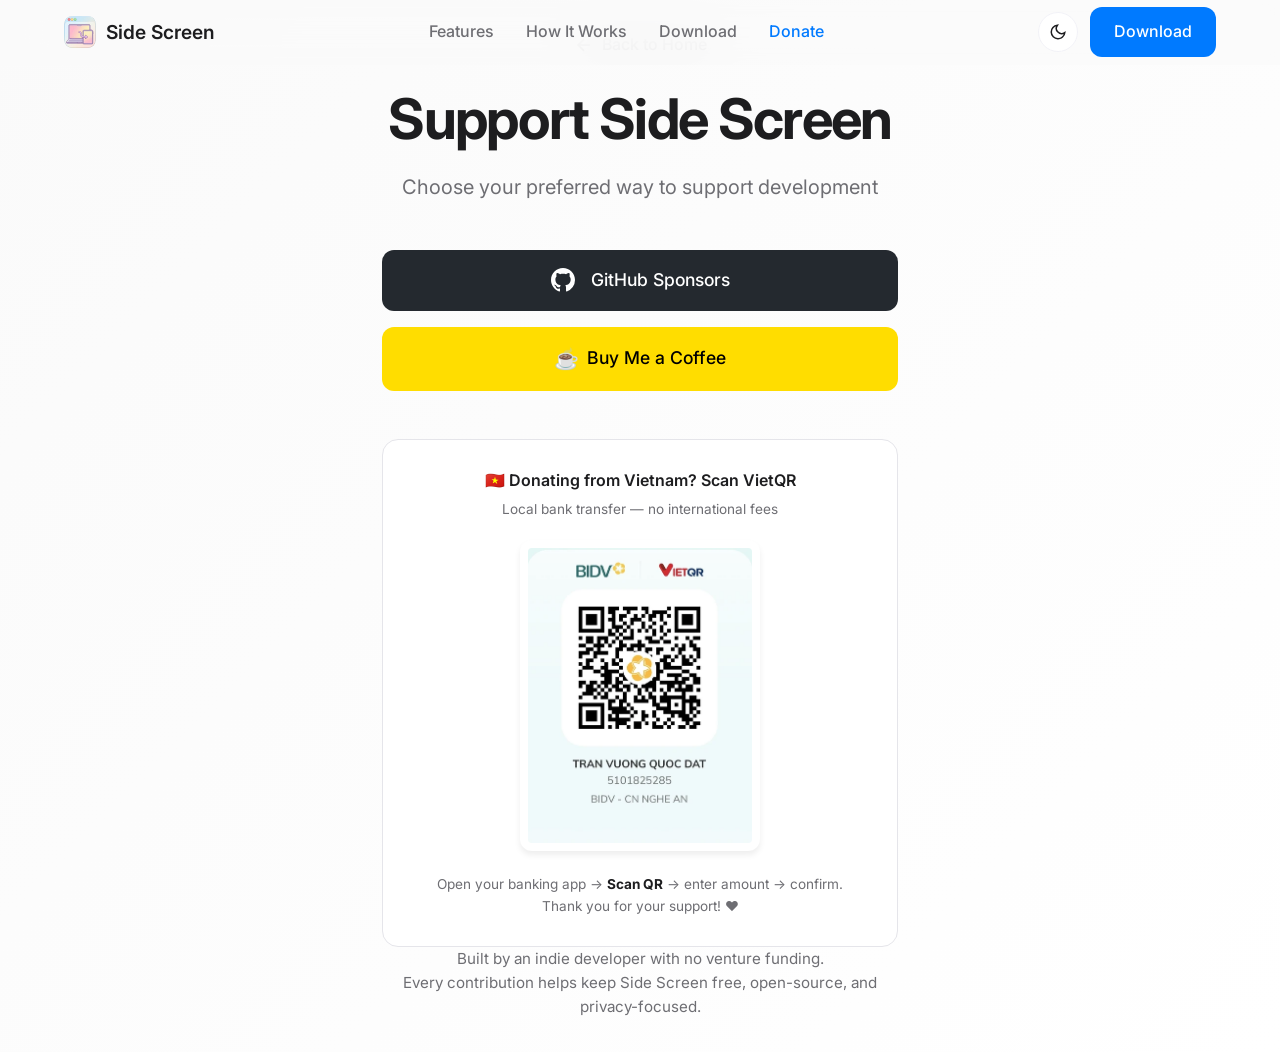
==== commit 2e5840f4: "perf(website): cut page weight from ~13MB to ~340KB - Convert all images to WebP, resized to max 120" ====
--- a/website/donate.html
+++ b/website/donate.html
@@ -13,7 +13,7 @@
     <meta property="og:type" content="website">
     <meta property="og:url" content="https://sidescreen.dev/donate">
     <link rel="canonical" href="https://sidescreen.dev/donate">
-    <link rel="icon" href="./assets/main_logo.png">
+    <link rel="icon" href="./assets/favicon.png">
     <link rel="preconnect" href="https://fonts.googleapis.com">
     <link rel="preconnect" href="https://fonts.gstatic.com" crossorigin>
     <link href="https://fonts.googleapis.com/css2?family=Inter:wght@300;400;500;600;700&display=swap" rel="stylesheet">
@@ -170,7 +170,7 @@
     <header id="header">
         <div class="container header-container">
             <a href="index.html" class="logo">
-                <img src="./assets/main_logo.png" alt="Side Screen Logo" width="32" height="32">
+                <img src="./assets/main_logo.webp" alt="Side Screen Logo" width="32" height="32">
                 <span class="logo-text">Side Screen</span>
             </a>
             <nav>
@@ -245,7 +245,7 @@
                 <div class="vietqr-block">
                     <div class="vietqr-title">🇻🇳 Donating from Vietnam? Scan VietQR</div>
                     <div class="vietqr-subtitle">Local bank transfer — no international fees</div>
-                    <img src="./assets/vietqr.jpeg" alt="VietQR — scan with any Vietnamese banking app to transfer" class="vietqr-image" loading="lazy" />
+                    <img src="./assets/vietqr.webp" alt="VietQR — scan with any Vietnamese banking app to transfer" class="vietqr-image" loading="lazy" />
                     <div class="vietqr-meta">
                         Open your banking app → <strong>Scan QR</strong> → enter amount → confirm.<br>
                         Thank you for your support! ❤️
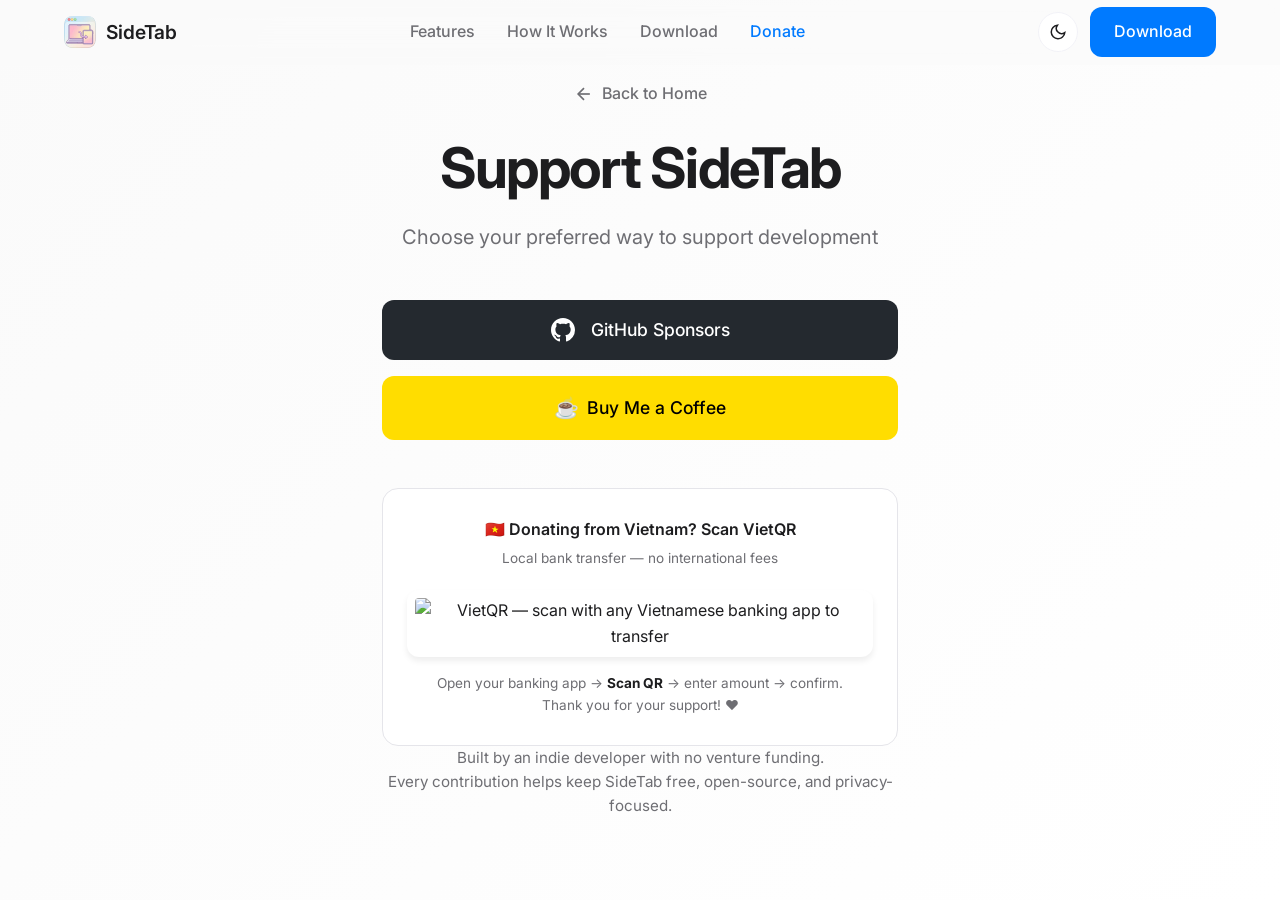
==== commit ddda116b: "feat: rebrand SideScreen as SideTab" ====
--- a/website/donate.html
+++ b/website/donate.html
@@ -4,12 +4,12 @@
 <head>
     <meta charset="UTF-8">
     <meta name="viewport" content="width=device-width, initial-scale=1.0">
-    <title>Support Side Screen - Donate | GitHub Sponsors</title>
+    <title>Support SideTab - Donate | GitHub Sponsors</title>
     <meta name="description"
-        content="Support Side Screen's development through GitHub Sponsors. Help keep this free, privacy-first app alive and growing.">
-    <meta property="og:title" content="Support Side Screen - Donate">
+        content="Support SideTab's development through GitHub Sponsors. Help keep this free, privacy-first app alive and growing.">
+    <meta property="og:title" content="Support SideTab - Donate">
     <meta property="og:description"
-        content="Support Side Screen's development through GitHub Sponsors. Help keep this free, privacy-first app alive and growing.">
+        content="Support SideTab's development through GitHub Sponsors. Help keep this free, privacy-first app alive and growing.">
     <meta property="og:type" content="website">
     <meta property="og:url" content="https://sidescreen.dev/donate">
     <link rel="canonical" href="https://sidescreen.dev/donate">
@@ -170,8 +170,8 @@
     <header id="header">
         <div class="container header-container">
             <a href="index.html" class="logo">
-                <img src="./assets/main_logo.webp" alt="Side Screen Logo" width="32" height="32">
-                <span class="logo-text">Side Screen</span>
+                <img src="./assets/main_logo.webp" alt="SideTab Logo" width="32" height="32">
+                <span class="logo-text">SideTab</span>
             </a>
             <nav>
                 <ul class="nav-links">
@@ -222,7 +222,7 @@
                     Back to Home
                 </a>
 
-                <h1 class="donate-headline">Support Side Screen</h1>
+                <h1 class="donate-headline">Support SideTab</h1>
                 <p class="donate-subheadline">
                     Choose your preferred way to support development
                 </p>
@@ -254,7 +254,7 @@
 
                 <p class="donate-note">
                     Built by an indie developer with no venture funding.<br>
-                    Every contribution helps keep Side Screen free, open-source, and privacy-focused.
+                    Every contribution helps keep SideTab free, open-source, and privacy-focused.
                 </p>
             </div>
         </div>
--- a/website/styles.css
+++ b/website/styles.css
@@ -1,5 +1,5 @@
 /* ========================================
-   Side Screen - Landing Page Styles
+   SideTab - Landing Page Styles
    Lean, DockDoor-inspired layout
    ======================================== */
 
